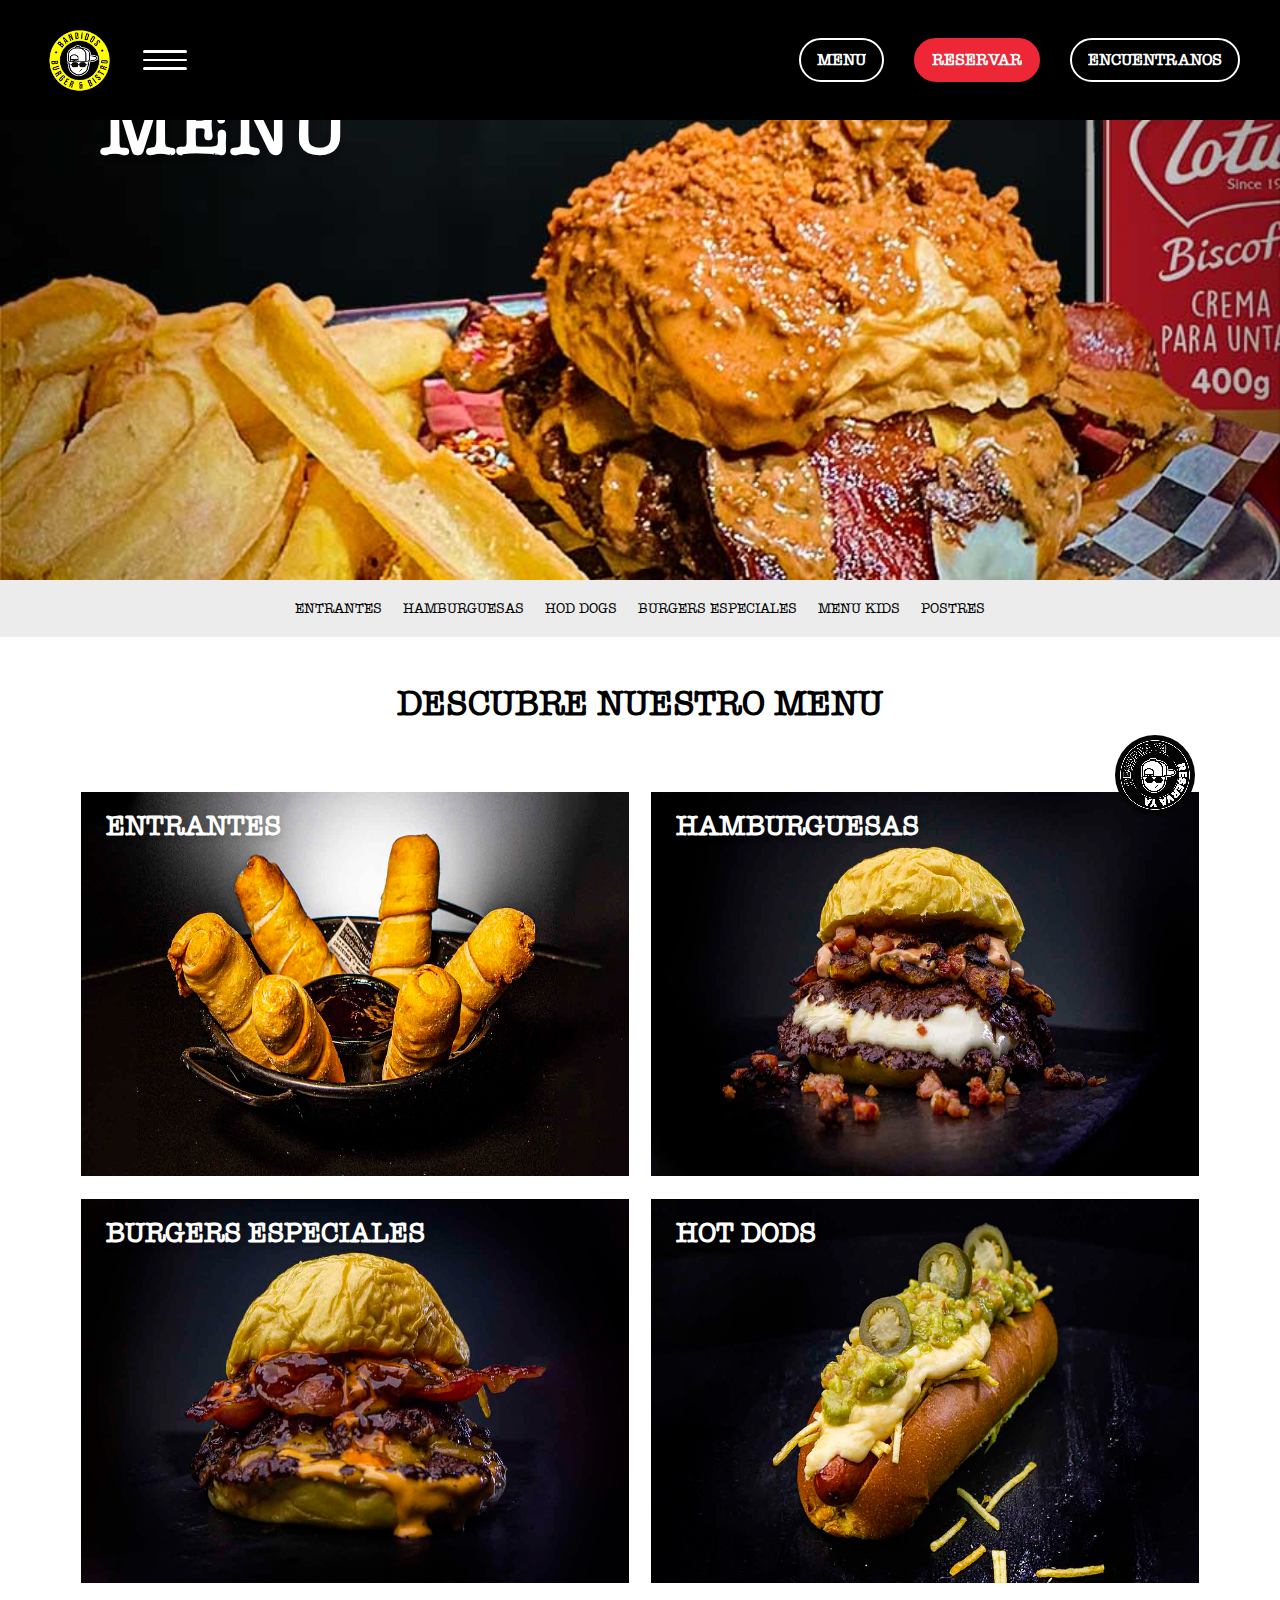
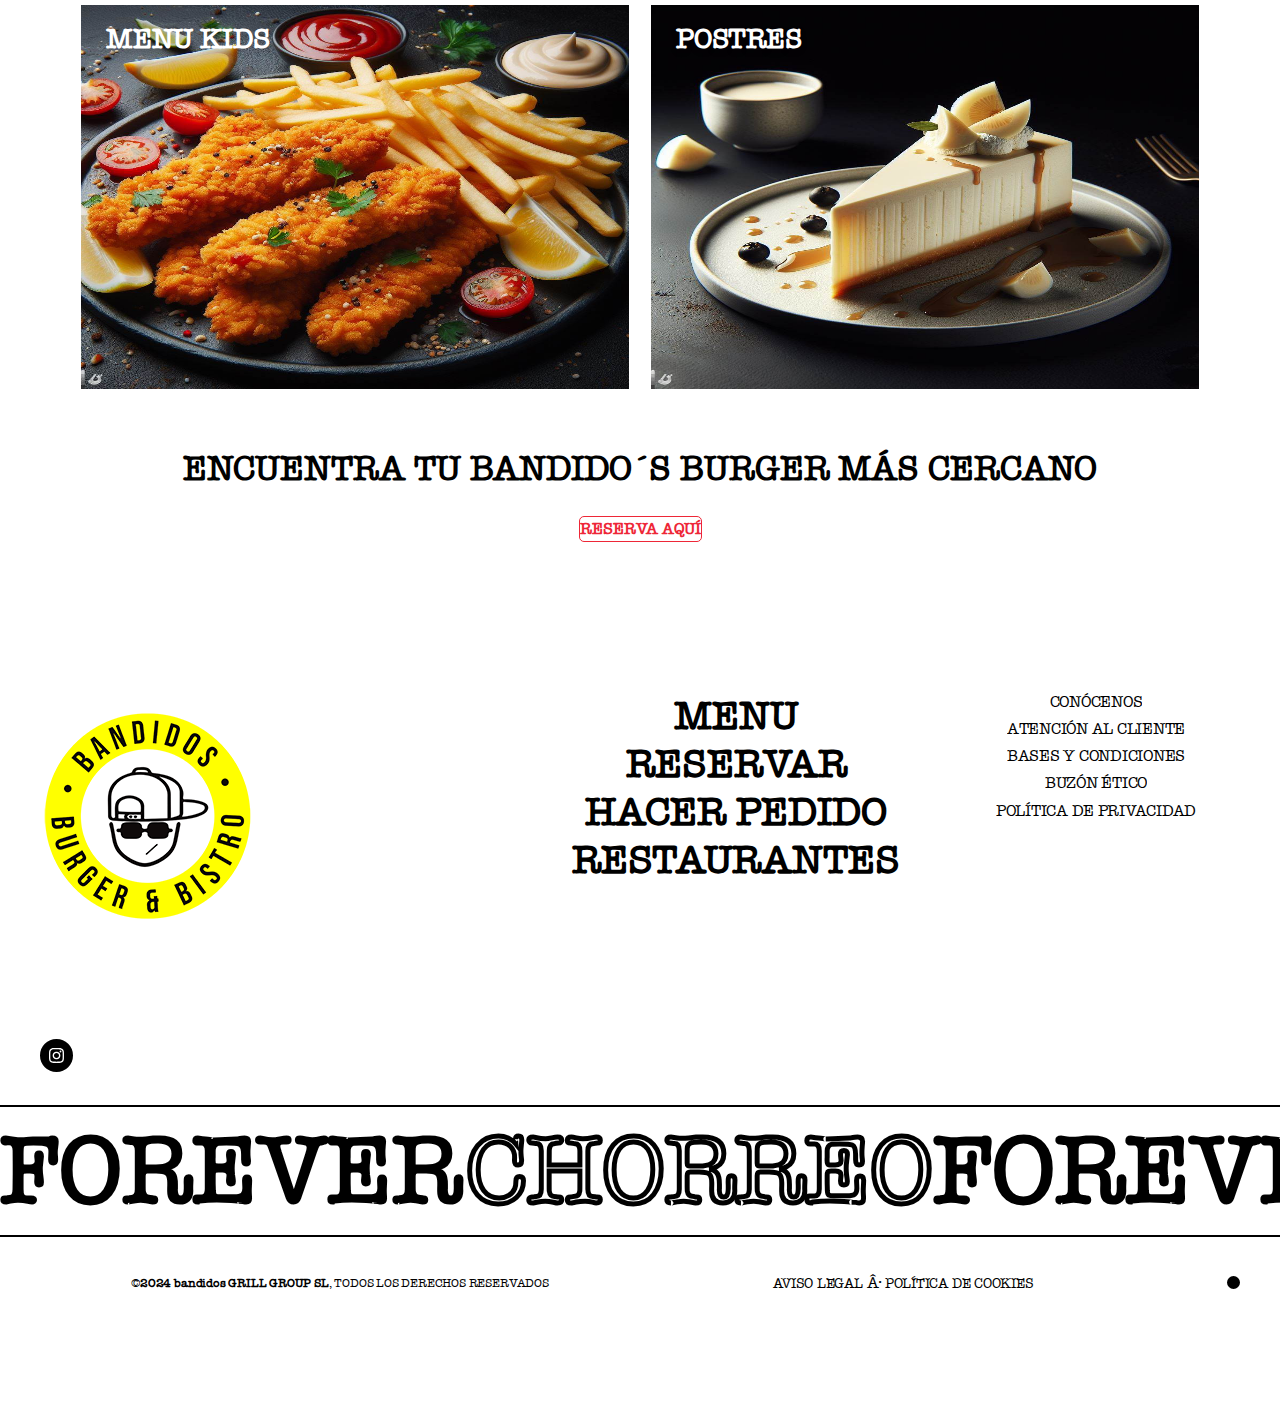
==== carta.html @ 39c79dd8 "correciones cliente pedidos 8/5/2024" ====
<html lang="es-ES" style="--vh: 6.54px;">

<head>
  <style>
    .pac-container {
      background-color: #fff;
      position: absolute !important;
      z-index: 1000;
      border-radius: 2px;
      border-top: 1px solid #d9d9d9;
      font-family: Arial, sans-serif;
      -webkit-box-shadow: 0 2px 6px rgba(0, 0, 0, .3);
      box-shadow: 0 2px 6px rgba(0, 0, 0, .3);
      -webkit-box-sizing: border-box;
      box-sizing: border-box;
      overflow: hidden
    }

    .pac-logo:after {
      content: "";
      padding: 1px 1px 1px 0;
      height: 18px;
      -webkit-box-sizing: border-box;
      box-sizing: border-box;
      text-align: right;
      display: block;
      background-image: url(https://maps.gstatic.com/mapfiles/api-3/images/powered-by-google-on-white3.png);
      background-position: right;
      background-repeat: no-repeat;
      -webkit-background-size: 120px 14px;
      background-size: 120px 14px
    }

    .hdpi.pac-logo:after {
      background-image: url(https://maps.gstatic.com/mapfiles/api-3/images/powered-by-google-on-white3_hdpi.png)
    }

    .pac-item {
      cursor: default;
      padding: 0 4px;
      text-overflow: ellipsis;
      overflow: hidden;
      white-space: nowrap;
      line-height: 30px;
      text-align: left;
      border-top: 1px solid #e6e6e6;
      font-size: 11px;
      color: #515151
    }

    .pac-item:hover {
      background-color: #fafafa
    }

    .pac-item-selected,
    .pac-item-selected:hover {
      background-color: #ebf2fe
    }

    .pac-matched {
      font-weight: 700
    }

    .pac-item-query {
      font-size: 13px;
      padding-right: 3px;
      color: #000
    }

    .pac-icon {
      width: 15px;
      height: 20px;
      margin-right: 7px;
      margin-top: 6px;
      display: inline-block;
      vertical-align: top;
      background-image: url(https://maps.gstatic.com/mapfiles/api-3/images/autocomplete-icons.png);
      -webkit-background-size: 34px 34px;
      background-size: 34px
    }

    .hdpi .pac-icon {
      background-image: url(https://maps.gstatic.com/mapfiles/api-3/images/autocomplete-icons_hdpi.png)
    }

    .pac-icon-search {
      background-position: -1px -1px
    }

    .pac-item-selected .pac-icon-search {
      background-position: -18px -1px
    }

    .pac-icon-marker {
      background-position: -1px -161px
    }

    .pac-item-selected .pac-icon-marker {
      background-position: -18px -161px
    }

    .pac-placeholder {
      color: gray
    }
  </style>
  <meta charset="UTF-8">
  <meta http-equiv="Content-type" content="text/html; charset=UTF-8">
  <meta name="viewport" content="width=device-width, initial-scale=1.0, maximum-scale=1.0, user-scalable=no">
  <title>Menu Bandido`s Burger</title>
  <link rel="apple-touch-icon" sizes="180x180" href="assets/apple-touch-icon.png">
  <link rel="icon" type="image/png" sizes="32x32" href="assets/favicon-32x32.png">
  <link rel="icon" type="image/png" sizes="16x16" href="favicon.ico">
  <link rel="manifest" href="assets/site.webmanifest">
  <meta name="msapplication-TileColor" content="#da532c">
  <meta name="msapplication-config" content="/wp-content/themes/bandidos2020/img/browserconfig.xml">
  <meta name="theme-color" content="#ffffff">
  <link rel="pingback" href="https://bandidosburger.es/es/xmlrpc.php">
  <title>Menu Bandido`s Burger</title>
  <meta name="description"
    content="Descubre el Menu de hamburguesas gourmet, entrantes y postres de bandidos. Cada restaurante bandidos tiene una hamburguesa especial, descúbrelas aquí.">
  <link rel="canonical" href="https://bandidosburger.es/carta/">
  <meta property="og:locale" content="es_ES">
  <meta property="og:type" content="article">
  <meta property="og:title" content="Menu Bandido`s Burger">
  <meta property="og:description"
    content="Descubre el Menu de hamburguesas gourmet, entrantes y postres de bandidos. Cada restaurante bandidos tiene una hamburguesa especial, descúbrelas aquí.">
  <meta property="og:url" content="https://bandidosburger.es/carta/">
  <meta property="og:site_name" content="bandidos">
  <meta property="article:publisher" content="https://www.facebook.com/bandidos">
  <meta property="article:modified_time" content="2023-04-19T12:40:16+00:00">
  <meta property="og:image" content="assets/">
  <meta property="og:image:width" content="1800">
  <meta property="og:image:height" content="1201">
  <meta property="og:image:type" content="image/jpeg">
  <meta name="twitter:card" content="summary_large_image">
  <meta name="twitter:site" content="@Bandidos">
  <link rel="dns-prefetch" href="https://bandidosburger.es/">
  <link rel="dns-prefetch" href="//js.maxmind.com">
  <link rel="alternate" type="application/rss+xml" title="bandidos » Feed" href="https://bandidosburger.es/es/feed/">
  <link rel="alternate" type="application/rss+xml" title="bandidos » Feed de los comentarios"
    href="https://bandidosburger.es/es/comments/feed/">
  <style id="classic-theme-styles-inline-css">
    .wp-block-button__link {
      color: #fff;
      background-color: #32373c;
      border-radius: 9999px;
      box-shadow: none;
      text-decoration: none;
      padding: calc(.667em + 2px) calc(1.333em + 2px);
      font-size: 1.125em
    }

    .wp-block-file__button {
      background: #32373c;
      color: #fff;
      text-decoration: none
    }
  </style>
  <link rel="stylesheet" type="text/css" href="css/cartabandidos.css" media="all">
  <style id="wp-custom-css">
    #deliveryUnavailable {
      padding: 60px 0;
      text-align: center;
    }

    .modal_emergencia {
      position: fixed;
    }

    #CybotCookiebotDialog {
      background-color: black !important;
    }

    #CybotCookiebotDialog * {
      font-family: "Nunito Sans", Arial, sans-serif !important;
    }

    #CybotCookiebotDialogBody {
      max-width: 100% !important;
    }

    #CybotCookiebotDialogBodyButtons a {
      line-height: 2em !important;
      padding: 5px 5px 3px !important;
      border-radius: 4px !important;
    }

    #CybotCookiebotDialogBodyButtonAccept,
    a#CybotCookiebotDialogBodyLevelButtonLevelOptinAllowallSelection,
    a#CybotCookiebotDialogBodyLevelButtonLevelOptinAllowAll {
      background-color: #EE2737 !important;
      border-color: #EE2737 !important;
    }

    #CybotCookiebotDialogPoweredbyLink {
      display: none !important;
    }

    #CybotCookiebotDialogBodyContentTitle,
    #CybotCookiebotDialogBodyContentText p,
    #CybotCookiebotDialog a {
      color: white !important;
    }

    #CybotCookiebotDialogDetail {
      background-color: black !important;
      padding: 20px !important;
    }

    #CybotCookiebotDialogDetailBodyContentTabs a,
    #CybotCookiebotDialogDetailBodyContent a {
      color: white !important;
    }

    .wpcf7-form {
      width: 500px;
      max-width: 100%;
      margin: auto;
    }

    .wpcf7-form label {
      font-size: 14px;
      font-weight: bold;
    }

    .wpcf7-form-control-wrap input,
    .wpcf7-form-control-wrap textarea {
      background: #f2f2f2;
      border: 0;
      outline: none;
      font-size: 16px;
      padding: 0.5em 1em;
    }

    .wpcf7-submit {
      text-align: center;
      margin: 0 0 50px;
    }

    .wpcf7-legal {
      font-size: 14px;
      margin: 0 0 50px;
    }

    .swiper-container-horizontal>.swiper-pagination-bullets,
    .swiper-pagination-custom,
    .swiper-pagination-fraction {
      bottom: 5px;
      left: auto;
      right: 10px;
      width: 20px;
    }

    .swiper-container-horizontal>.swiper-pagination-bullets .swiper-pagination-bullet {
      margin-bottom: 10px;
    }

    .page__footer {
      padding-bottom: 80px;
    }

    #bandidos_footer {
      padding-bottom: 6rem;
    }
  </style>
 
  <style type="text/css" id="CookieConsentStateDisplayStyles">
    .cookieconsent-optin,
    .cookieconsent-optin-preferences,
    .cookieconsent-optin-statistics,
    .cookieconsent-optin-marketing {
      display: block;
      display: initial;
    }

    .cookieconsent-optout-preferences,
    .cookieconsent-optout-statistics,
    .cookieconsent-optout-marketing,
    .cookieconsent-optout {
      display: none;
    }
  </style>
  <style type="text/css">
    BODY.modal-open {
      overflow: hidden;
    }

    .wp-modal {
      z-index: 10000;
      position: fixed;
      top: 0;
      bottom: 0;
      left: 0;
      right: 0;
      background-color: rgba(0, 0, 0, 0.75);
      overflow: auto;
    }

    .wp-modal>.wp-modal-wrapper-outer {
      display: flex;
      height: 100%;
    }

    .wp-modal>.wp-modal-wrapper-outer>.wp-modal-wrapper-inner {
      margin: auto;
      max-height: 100%;
      display: flex;
      flex-direction: column;
    }

    .wp-modal>.wp-modal-wrapper-outer>.wp-modal-wrapper-inner>.wp-modal-block {
      display: flex;
      flex-direction: column;
      max-width: 30em;
      max-height: 50em;
      border: 1px solid #E0E0E0;
      border-radius: 2px;
      box-shadow: 0 0.2em 2em black;
      background-color: #FFF;
      color: #333;
      margin: 1em;
    }

    .wp-modal-block>.wp-modal-title {
      border-bottom: 2px solid #10ACFF;
      color: #10ACFF;
      padding: 0.7em 0.6em;
      line-height: 1.2em;
      font-size: 125%;
      flex-shrink: 0;
      display: flex;
      flex-direction: row;
      align-items: center;
    }

    .wp-modal-title>.wp-modal-title-icon {
      background-size: 2em 2em;
      background-position: 50% 50%;
      background-repeat: no-repeat;
      width: 2em;
      height: 2em;
      flex-shrink: 0;
      flex-grow: 0;
      margin-right: 0.7em;
    }

    .wp-modal-title>.wp-modal-title-text {
      flex-grow: 1;
    }

    wp-modal-block>.wp-modal-content {
      overflow: auto;
    }

    .wp-modal-content>.wp-modal-text {
      padding: 0.7em 0.6em;
    }

    .wp-modal-block>.wp-modal-buttons {
      flex-shrink: 0;
      display: flex;
      flex-direction: row;
      border-top: 1px solid #E0E0E0;
    }

    .wp-modal-buttons>.wp-modal-button {
      flex: 1;
      border-right: 1px solid #E0E0E0;
      cursor: pointer;
      font-weight: normal;
      line-height: 1.2em;
      padding: 0.7em 0.6em;
      text-align: center;
      vertical-align: middle;
      white-space: nowrap;
    }

    .wp-modal-buttons>.wp-modal-button:hover {
      background-color: #f0f0f0;
    }

    .wp-modal-buttons>.wp-modal-button:last-child {
      border-right: 0;
    }

    .wp-popup {
      position: absolute;
      left: 0;
      top: 0;
      bottom: 0;
      right: 0;
      font-family: arial;
      text-align: center;
      padding-left: 10px;
      padding-right: 10px;
    }

    .wp-popup .wp-popup-content {
      display: flex;
      flex-flow: column;
      justify-content: center;
      align-items: center;
      height: 100%;
      margin: 0 auto;
      max-width: 350px;
      min-width: 231px;
    }

    .wp-popup .wp-popup-title {
      font: bold 18px arial;
      margin-bottom: 12px;
    }

    .wp-popup .wp-popup-message {
      font: 15px arial;
      color: #777;
      margin-bottom: 25px;
    }

    .wp-popup .wp-popup-example {
      background-color: #fff;
      height: 80px;
      box-shadow: 0 0 20px #888888;
      margin-bottom: 20px;
      flex-flow: row nowrap;
      display: flex;
      align-self: stretch;
    }

    .wp-popup .wp-popup-example .wp-popup-icon {
      flex-basis: 80px;
      width: 80px;
      height: 80px;
      flex-grow: 0;
      flex-shrink: 0;
      background-color: #efefef;
      background-size: contain;
      background-repeat: no-repeat;
      background-position: 50% 50%;
    }

    .wp-popup #logo.wp-popup-icon {
      background-size: contain;
      background-repeat: no-repeat;
      background-position: 50% 50%;
    }

    .wp-popup .wp-popup-example-text {
      text-align: left;
      flex: 1 auto;
      padding: 10px 17px 8px 17px;
      display: flex;
      flex-flow: column nowrap;
    }

    .wp-popup .wp-popup-example-text>div {
      flex: 0 auto;
    }

    .wp-popup .wp-popup-example-text .wp-popup-example-title {
      font: 13px arial;
      color: #3c3c3c;
      margin-bottom: 5px;
    }

    .wp-popup .wp-popup-example-text .wp-popup-example-message {
      flex-grow: 1;
      font: 12px arial;
      color: #3c3c3c;
    }

    .wp-popup .wp-popup-example-text .wp-popup-example-url {
      font: 10px arial;
      color: #9d9d9d;
    }

    .wp-popup .wp-popup-disclaimer {
      font: 10px arial;
      font-style: italic;
      color: #b0b0b0;
    }

    .wp-popup .wp-popup-buttons {
      padding: 20px;
    }

    .wp-popup .wp-popup-buttons .wp-popup-negative-button {
      border: none;
      background: none;
      color: #777;
      text-decoration: underline;
      padding: 15px;
      font-size: 12px;
      cursor: pointer;
    }

    .wp-popup .wp-popup-buttons .wp-popup-positive-button {
      border: none;
      background: #1a73e8;
      color: white;
      font-weight: bold;
      text-decoration: none;
      border-radius: 5px;
      padding: 15px;
      cursor: pointer;
      font-size: 20px;
    }
  </style>
  <style type="text/css">
    .wp-switch {
      position: relative;
      display: inline-block;
      vertical-align: middle;
      width: auto;
      height: auto;
      padding: .2em;
      border-radius: 1.25em;
      box-shadow: inset 0 -1px rgba(0, 0, 0, .05), inset 0 1px 1px rgba(0, 0, 0, .05);
      cursor: pointer;
      background-image: linear-gradient(to bottom, rgba(0, 0, 0, .2), rgba(255, 255, 255, .3) 1.5em)
    }

    .wp-switch-input {
      display: none
    }

    .wp-switch-label {
      position: relative;
      display: block;
      height: 2em;
      font-size: 60%;
      text-transform: uppercase;
      background: #eceeef;
      border-radius: inherit;
      box-shadow: inset 0 1px 2px rgba(0, 0, 0, .12), inset 0 0 2px rgba(0, 0, 0, .15);
      transition: .15s ease-out;
      transition-property: opacity;
    }

    .wp-switch-label:after,
    .wp-switch-label:before {
      line-height: 0;
      clear: both;
      transition: inherit;
      white-space: nowrap;
      display: inline-block
    }

    .wp-switch-label:before {
      content: attr(data-off);
      right: 1em;
      color: #aaa;
      text-shadow: 0 1px rgba(255, 255, 255, .5);
      float: right;
      margin-top: 1em;
      margin-right: 1em;
      margin-left: 2.5em
    }

    .wp-switch-label:after {
      content: attr(data-on);
      left: 1em;
      color: #fff;
      text-shadow: 0 1px rgba(0, 0, 0, .2);
      opacity: 0;
      float: left;
      margin-top: 0;
      margin-left: 1em;
      margin-right: 2.5em
    }

    .wp-switch-input:checked~.wp-switch-label {
      background: #47a8d8;
      box-shadow: inset 0 1px 2px rgba(0, 0, 0, .15), inset 0 0 3px rgba(0, 0, 0, .2)
    }

    .wp-switch-input:checked~.wp-switch-label:before {
      opacity: 0
    }

    .wp-switch-input:checked~.wp-switch-label:after {
      opacity: 1
    }

    .wp-switch-handle {
      position: absolute;
      top: .24em;
      left: .24em;
      width: 1.125em;
      height: 1.125em;
      background: #fff;
      border-radius: 100%;
      box-shadow: 1px 1px 5px rgba(0, 0, 0, .2);
      background-image: linear-gradient(to bottom, #fff 40%, #f0f0f0);
      transition: .15s ease-out;
      transition-property: left, margin-left
    }

    .wp-switch-handle:before {
      content: '';
      position: absolute;
      top: 0;
      left: 0;
      margin: .1875em 0 0 .1875em;
      width: .75em;
      height: .75em;
      background: #f9f9f9;
      border-radius: 100%;
      box-shadow: inset 0 1px rgba(0, 0, 0, .02);
      background-image: linear-gradient(to bottom, #eee, #fff)
    }

    .wp-switch-input:checked~.wp-switch-handle {
      left: 100%;
      margin-left: -1.365em;
      box-shadow: -1px 1px 5px rgba(0, 0, 0, .2)
    }

    .wp-switch-input:disabled~.wp-switch-handle {
      background-image: linear-gradient(to bottom, silver 40%, grey)
    }

    .wp-switch-input:disabled~.wp-switch-handle:before {
      background: #b0b0b0
    }

    .wp-switch-input:disabled~.wp-switch-label {
      background: silver
    }

    .wp-switch-input:disabled~.wp-switch-label:before {
      color: #eee
    }

    .wp-switch-off-gray>.wp-switch-label {
      background: #eceeef
    }

    .wp-switch-off-gray>.wp-switch-label:before {
      color: #aaa;
      text-shadow: 0 1px rgba(255, 255, 255, .5)
    }

    .wp-switch-off-grey>.wp-switch-label {
      background: #eceeef
    }

    .wp-switch-off-grey>.wp-switch-label:before {
      color: #aaa;
      text-shadow: 0 1px rgba(255, 255, 255, .5)
    }

    .wp-switch-off-red>.wp-switch-label {
      background: #ed2121
    }

    .wp-switch-off-red>.wp-switch-label:before {
      color: #fff;
      text-shadow: 0 1px rgba(0, 0, 0, .2)
    }

    .wp-switch-on-green>.wp-switch-input:checked~.wp-switch-label {
      background: #4fb845;
      text-shadow: 0 1px rgba(0, 0, 0, .2)
    }

    .wp-switch-on-blue>.wp-switch-input:checked~.wp-switch-label {
      background: #47a8d8;
      text-shadow: 0 1px rgba(0, 0, 0, .2)
    }
  </style>
  <style type="text/css">
    .wp-tag-switch {
      position: relative;
      display: inline-block;
      vertical-align: middle;
      width: auto;
      height: auto;
      padding: .2em;
      border-radius: 1.25em;
      box-shadow: inset 0 -1px rgba(0, 0, 0, .05), inset 0 1px 1px rgba(0, 0, 0, .05);
      cursor: pointer;
      background-image: linear-gradient(to bottom, rgba(0, 0, 0, .2), rgba(255, 255, 255, .3) 1.5em)
    }

    .wp-tag-switch-input {
      display: none !important
    }

    .wp-tag-switch-label {
      position: relative;
      display: block;
      height: 2em;
      font-size: 60%;
      text-transform: uppercase;
      background: #eceeef;
      border-radius: inherit;
      box-shadow: inset 0 1px 2px rgba(0, 0, 0, .12), inset 0 0 2px rgba(0, 0, 0, .15);
      transition: .15s ease-out;
      transition-property: opacity
    }

    .wp-tag-switch-label:after,
    .wp-tag-switch-label:before {
      line-height: 0;
      clear: both;
      transition: inherit;
      white-space: nowrap;
      display: inline-block
    }

    .wp-tag-switch-label:before {
      content: attr(data-off);
      right: 1em;
      color: #aaa;
      text-shadow: 0 1px rgba(255, 255, 255, .5);
      float: right;
      margin-top: 1em;
      margin-right: 1em;
      margin-left: 2.5em
    }

    .wp-tag-switch-label:after {
      content: attr(data-on);
      left: 1em;
      color: #fff;
      text-shadow: 0 1px rgba(0, 0, 0, .2);
      opacity: 0;
      float: left;
      margin-top: 0;
      margin-left: 1em;
      margin-right: 2.5em
    }

    .wp-tag-switch-input:checked~.wp-tag-switch-label {
      background: #47a8d8;
      box-shadow: inset 0 1px 2px rgba(0, 0, 0, .15), inset 0 0 3px rgba(0, 0, 0, .2)
    }

    .wp-tag-switch-input:checked~.wp-tag-switch-label:before {
      opacity: 0
    }

    .wp-tag-switch-input:checked~.wp-tag-switch-label:after {
      opacity: 1
    }

    .wp-tag-switch-handle {
      position: absolute;
      top: .24em;
      left: .24em;
      width: 1.125em;
      height: 1.125em;
      background: #fff;
      border-radius: 100%;
      box-shadow: 1px 1px 5px rgba(0, 0, 0, .2);
      background-image: linear-gradient(to bottom, #fff 40%, #f0f0f0);
      transition: .15s ease-out;
      transition-property: left, margin-left
    }

    .wp-tag-switch-handle:before {
      content: '';
      position: absolute;
      top: 0;
      left: 0;
      margin: .1875em 0 0 .1875em;
      width: .75em;
      height: .75em;
      background: #f9f9f9;
      border-radius: 100%;
      box-shadow: inset 0 1px rgba(0, 0, 0, .02);
      background-image: linear-gradient(to bottom, #eee, #fff)
    }

    .wp-tag-switch-input:checked~.wp-tag-switch-handle {
      left: 100%;
      margin-left: -1.365em;
      box-shadow: -1px 1px 5px rgba(0, 0, 0, .2)
    }

    .wp-tag-switch-input:disabled~.wp-tag-switch-handle {
      background-image: linear-gradient(to bottom, silver 40%, grey)
    }

    .wp-tag-switch-input:disabled~.wp-tag-switch-handle:before {
      background: #b0b0b0
    }

    .wp-tag-switch-input:disabled~.wp-tag-switch-label {
      background: silver
    }

    .wp-tag-switch-input:disabled~.wp-tag-switch-label:before {
      color: #eee
    }

    .wp-tag-switch-off-gray>.wp-tag-switch-label {
      background: #eceeef
    }

    .wp-tag-switch-off-gray>.wp-tag-switch-label:before {
      color: #aaa;
      text-shadow: 0 1px rgba(255, 255, 255, .5)
    }

    .wp-tag-switch-off-grey>.wp-tag-switch-label {
      background: #eceeef
    }

    .wp-tag-switch-off-grey>.wp-tag-switch-label:before {
      color: #aaa;
      text-shadow: 0 1px rgba(255, 255, 255, .5)
    }

    .wp-tag-switch-off-red>.wp-tag-switch-label {
      background: #ed2121
    }

    .wp-tag-switch-off-red>.wp-tag-switch-label:before {
      color: #fff;
      text-shadow: 0 1px rgba(0, 0, 0, .2)
    }

    .wp-tag-switch-on-green>.wp-tag-switch-input:checked~.wp-tag-switch-label {
      background: #4fb845;
      text-shadow: 0 1px rgba(0, 0, 0, .2)
    }

    .wp-tag-switch-on-blue>.wp-tag-switch-input:checked~.wp-tag-switch-label {
      background: #47a8d8;
      text-shadow: 0 1px rgba(0, 0, 0, .2)
    }


    #divcustumfld {
        transition: .5s linear;
    }
    #divcustumfld.hide {
        transform:translatey(-100%)
    }
  </style>
  <meta http-equiv="origin-trial"
    content="AymqwRC7u88Y4JPvfIF2F37QKylC04248hLCdJAsh8xgOfe/dVJPV3XS3wLFca1ZMVOtnBfVjaCMTVudWM//5g4AAAB7eyJvcmlnaW4iOiJodHRwczovL3d3dy5nb29nbGV0YWdtYW5hZ2VyLmNvbTo0NDMiLCJmZWF0dXJlIjoiUHJpdmFjeVNhbmRib3hBZHNBUElzIiwiZXhwaXJ5IjoxNjk1MTY3OTk5LCJpc1RoaXJkUGFydHkiOnRydWV9">
</head>

<body
  class="page-template page-template-templates page-template-template-menu page-template-templatestemplate-menu-php page page-id-5 home st elementor-template-full-width no-sidebar elementor-default elementor-kit-40817 elementor-page elementor-page-5 elementor-page-44009"
  data-section="section--black">
  <div id="container">
    <div id="header" class="header" style="opacity: 1;">
      <div class="container-logo">
        <div class="container-logo__mobile">
          
          <a href="index.html">
            <img src="./assets/logoNegro.jpg" class="logoMobile" alt="">
            
          
        </div>
        <div class="container-logo__tablet">
          <a href="index.html">
            <img src="./assets/logoInicio.png" class="logo" alt="">
          </a>
          <div class="menu__navtrigger">
            <div id="menu-navtrigger-desktop" class="ham left-side">
              <div class="ham--line"></div>
              <div class="ham--line"></div>
              <div class="ham--line"></div>
            </div>
          </div>
        </div>
      </div>
      <div class="container-logo__mobile">
        
           <div class="DivbotonRerseva"> 
            <img src="./assets/lololo.svg" class="logoMobile2" alt=""></a>

          </div> 
          <div class="menu__navtrigger">
            <div id="menu-navtrigger-mobile" class="ham left-side">
              <div class="ham--line"></div>
              <div class="ham--line"></div>
              <div class="ham--line"></div>
            </div>
          </div>
      </div>
      <div class="header__config">
        
        <a href="carta.html" class="header__config--order">
          <div class="mask"> <span class="text-top">Menu</span> <span class="text-bottom">Menu</span>
          </div>
        </a>
        <a href="reservas.html" class="header__config--booking">
          <div class="mask"> <span class="text-top">Reservar</span> <span class="text-bottom">Reservar</span></div>
        </a>
        
        <a href="https://goo.gl/maps/VzhujTr8HMW5iUYT7" target="_blank" class="header__config--order">
          <div class="mask"> 
            <span class="text-top">Encuentranos</span> 
            <span class="text-bottom">Encuentranos</span></div>
        </a>
      </div>
    </div>
    <div id="sticky-header" class="header header-sticky" style="opacity: 0;">
      <div class="container-logo">
        <div class="container-logo__mobile container-logo-sticky">
          <div class="menu__navtrigger">
            <div id="menu-navtrigger-sticky" class="ham">
              <div class="ham--line"></div>
              <div class="ham--line"></div>
              <div class="ham--line"></div>
            </div>
          </div><a href="index.html">
            <img src="./assets/logoInicio.png" class="logo" alt="">

          </a>
        </div>
      </div>
      <div class="header__config">
        <a href="reservas.html" class="header__config--order">
          <div class="mask"> <span class="text-top">Hacer pedido</span> <span class="text-bottom">Hacer pedido</span>
          </div>
        </a>
        <a href="reservas.html" class="header__config--booking">
          <div class="mask"> <span class="text-top">Reservar</span> <span class="text-bottom">Reservar</span></div>
        </a>
        <a href="https://goo.gl/maps/VzhujTr8HMW5iUYT7" target="_blank" class="header__config--order">
          <div class="mask"> 
            <span class="text-top">Encuentranos</span> 
            <span class="text-bottom">Encuentranos</span></div>
        </a>
      </div>
    </div>
    

    <div id="dropdown-menu" class="dropdown-menu hidden-dropdown">
      <div id="header-dropdown" class="header-dropdown">
        <div class="menu-button" id="header-dropdown-close">
          <div id="line1" class="line"></div>
          <div id="line2" class="line"></div>
        </div>
        
      </div>
      <div class="options">
        
        <div class="section" id="primary-menu">
          <ul id="menu-header-2023-header-rojo-1-espanol" class="options__main nav-header-primary">
            <li><a
                class="current menu-item menu-item-type-post_type menu-item menu-item-type-post_type menu-item-object-page current-menu-item page_item page-item-5 current_page_item item-post-id-5"
                href="carta.html"><span class="options__main--title">Menu</span></a></li>
            <li><a
                class="menu-item menu-item-type-post_type menu-item menu-item-type-custom menu-item-object-custom item-post-id-48625"
                href="reservas.html"><span class="options__main--title">Hacer
                  pedido</span></a></li>
            <li><a
                class="menu-item menu-item-type-post_type menu-item menu-item-type-post_type menu-item-object-page item-post-id-5862"
                href="https://goo.gl/maps/VzhujTr8HMW5iUYT7"><span
                  class="options__main--title">Restaurantes</span></a></li>
          </ul>
          <div class="section__body">
            <div class="options__footer">
              <ul id="menu-header-2023-header-rojo-2" class="options__footer--1 nav-header-secondary">
                <li><a
                    class="text-container menu-item menu-item-type-post_type menu-item menu-item-type-custom menu-item-object-custom item-post-id-54860"
                    href="index.html"><span
                      class="hover-text">Friends with Benefits</span></a></li>
                
              </ul>
            </div>
            <div class="header__footer">
              <div class="social-media-container" id="social-network-container"> 
                <a href="https://www.instagram.com/bandidosburger.es" class="social__link"> <svg
                    class="icon--filled" viewBox="0 0 24 24">
                    <path class="icon--filled__glyph"
                      d="M12.0005 0C8.7387 0 8.3322 0.01575 7.0557 0.06975C5.77395 0.13275 4.90695 0.3315 4.14195 0.6285C3.3413 0.930765 2.6162 1.40401 2.0172 2.01525C1.40426 2.61285 0.930751 3.33835 0.630453 4.14C0.333453 4.905 0.134703 5.772 0.0717031 7.05375C0.0139531 8.331 0.00195312 8.73675 0.00195312 11.9985C0.00195312 15.2603 0.0177031 15.6667 0.0717031 16.9432C0.134703 18.2213 0.333453 19.092 0.630453 19.857C0.932718 20.6577 1.40596 21.3828 2.0172 21.9818C2.6148 22.5947 3.3403 23.0682 4.14195 23.3685C4.90695 23.6618 5.7777 23.8643 7.0557 23.9272C8.33295 23.985 8.7387 23.997 12.0005 23.997C15.2622 23.997 15.6687 23.9813 16.9452 23.9272C18.2232 23.8643 19.094 23.661 19.859 23.3685C20.6596 23.0662 21.3847 22.593 21.9837 21.9818C22.5974 21.3848 23.0711 20.6591 23.3705 19.857C23.6637 19.092 23.8662 18.2213 23.9292 16.9432C23.987 15.666 23.999 15.2603 23.999 11.9985C23.999 8.73675 23.9832 8.33025 23.9292 7.05375C23.8662 5.77575 23.663 4.9005 23.3705 4.14C23.0682 3.33935 22.5949 2.61425 21.9837 2.01525C21.3868 1.40152 20.6611 0.927885 19.859 0.6285C19.094 0.3315 18.2232 0.13275 16.9452 0.06975C15.668 0.012 15.2622 0 12.0005 0ZM12.0005 2.16C15.2037 2.16 15.5862 2.17575 16.8522 2.22975C18.02 2.2845 18.656 2.4795 19.0782 2.6445C19.6002 2.83719 20.0727 3.14389 20.4612 3.54225C20.8589 3.92912 21.1644 4.40051 21.3552 4.9215C21.5202 5.34375 21.7152 5.97975 21.77 7.1475C21.8239 8.4135 21.8397 8.79675 21.8397 11.9992C21.8397 15.2017 21.824 15.585 21.7655 16.851C21.7025 18.0188 21.5075 18.6548 21.3432 19.077C21.116 19.6403 20.8624 20.034 20.444 20.46C20.0541 20.8559 19.582 21.1611 19.061 21.354C18.644 21.519 17.999 21.714 16.8267 21.7687C15.554 21.8228 15.179 21.8385 11.9675 21.8385C8.75595 21.8385 8.3817 21.8228 7.10745 21.7642C5.9397 21.7013 5.29545 21.5063 4.8732 21.342C4.3032 21.1147 3.91245 20.8612 3.49395 20.4427C3.0717 20.0205 2.8032 19.6185 2.5962 19.0597C2.4282 18.6427 2.2362 17.9977 2.17395 16.8255C2.1312 15.5677 2.11095 15.1778 2.11095 11.9813C2.11095 8.78625 2.1312 8.3955 2.17395 7.122C2.2362 5.94975 2.4282 5.30625 2.5962 4.88775C2.8032 4.317 3.07245 3.927 3.49395 3.50475C3.9117 3.087 4.3032 2.817 4.8732 2.6055C5.29545 2.44125 5.92395 2.24625 7.0962 2.18775C8.36895 2.142 8.74395 2.1255 11.951 2.1255L12.0005 2.16ZM12.0005 5.84025C11.1915 5.83995 10.3903 5.99908 9.64287 6.30853C8.8954 6.61798 8.21624 7.0717 7.64419 7.64374C7.07215 8.21578 6.61843 8.89495 6.30898 9.64242C5.99953 10.3899 5.84041 11.191 5.8407 12C5.84041 12.809 5.99953 13.6101 6.30898 14.3576C6.61843 15.1051 7.07215 15.7842 7.64419 16.3563C8.21624 16.9283 8.8954 17.382 9.64287 17.6915C10.3903 18.0009 11.1915 18.16 12.0005 18.1597C12.8094 18.16 13.6106 18.0009 14.358 17.6915C15.1055 17.382 15.7847 16.9283 16.3567 16.3563C16.9288 15.7842 17.3825 15.1051 17.6919 14.3576C18.0014 13.6101 18.1605 12.809 18.1602 12C18.1605 11.191 18.0014 10.3899 17.6919 9.64242C17.3825 8.89495 16.9288 8.21578 16.3567 7.64374C15.7847 7.0717 15.1055 6.61798 14.358 6.30853C13.6106 5.99908 12.8094 5.83995 12.0005 5.84025ZM12.0005 15.9998C9.78945 15.9998 8.0007 14.211 8.0007 12C8.0007 9.789 9.78945 8.00025 12.0005 8.00025C14.2115 8.00025 16.0002 9.789 16.0002 12C16.0002 14.211 14.2115 15.9998 12.0005 15.9998ZM19.8485 5.59425C19.8481 5.9765 19.6959 6.34296 19.4255 6.6131C19.1551 6.88326 18.7885 7.035 18.4062 7.035C18.2172 7.035 18.03 6.99777 17.8554 6.92544C17.6808 6.85311 17.5221 6.7471 17.3885 6.61345C17.2549 6.47981 17.1488 6.32115 17.0765 6.14653C17.0042 5.97191 16.967 5.78475 16.967 5.59575C16.967 5.40674 17.0042 5.21959 17.0765 5.04497C17.1488 4.87036 17.2549 4.71169 17.3885 4.57805C17.5221 4.4444 17.6808 4.33839 17.8554 4.26606C18.03 4.19373 18.2172 4.1565 18.4062 4.1565C19.199 4.1565 19.8485 4.8015 19.8485 5.59425Z">
                    </path>
                  </svg> 
                </a> 
                </div><a href="carta.html">
                <div class="wheel-container">
                  <div class=""> 
                    <div class="DivbotonRerseva2"> 
                      <video class="botonRerseva" playsinline="true" webkit-playsinline="true" x-webkit-airplay="true" preload="auto" autoplay="autoplay" loop="loop" muted="muted" poster="">
                          <source src="assets/reservas 2.mp4" type='video/mp4; codecs="hvc1"'>
                          <source src="assets/reservas 2.webm" type="video/webm">
                      </video>
                     
                    </div>
                  </div>
                  
                </div>
              </a>
            </div>
          </div>
        </div>
      </div>
  </div>
    <div class="top-picture">
      <div class="slide">
        <picture>
          <img src="assets/lotus.jpg" alt="">
        </picture>
        <div class="content">
          <div class="container">
            <h1 class="top-title">Menu</h1>
          </div>
        </div>
      </div>
    </div>
    <div class="menu-container">
      <ul class="secondary-menu">
        <li class="entrantes"> <a href="entrantes/">Entrantes</a> </li>
        <li class="hamburguesas"> <a href="hamburguesas/">Hamburguesas</a> </li>
        <li class="perrros"> <a href="smash-burgers/">Hod Dogs</a> </li>
        <li class="burgers-especiales"> <a href="burgers-especiales/">Burgers Especiales</a> </li>
        <li class="para-peques"> <a href="para-peques/">Menu Kids</a> </li>
        <li class="postres"> <a href="postres/">Postres</a> </li>
      </ul>
      <select class="select-dropdown" id="SelectMenuDown" style="width: 80vw;">
        <option value="" data-select2-id="3" selected disabled>Escoge una categoría </option>
        <option value="entrantes">Entrantes</option>
        <option value="hamburguesas">Hamburguesas</option>
        <option value="perrros">Hod Dogs</option>
        <option value="burgers-especiales">Burgers Especiales</option>
        <option value="para-peques">Menu Kids</option>
        <option value="postres">Postres</option>
      </select>
    </div>
    <div class="main-content" id="gridMainMenu">
      <section class="container">
        <h2>Descubre nuestro Menu</h2>
      </section>
      <div class="menu-grid container">
        <a class="category-link entrantes" id="entrantesId">
          <h2>Entrantes</h2>
          <div class="grid-item" style="background-image: url(assets/tequeños_queso.jpg);background-repeat: round;">
          </div>
        </a>
       
        <a class="category-link hamburguesas" href="smash-burgers/">
          <h2>Hamburguesas</h2>
          <div class="grid-item" style="background-image: url(assets/pablo_escobar.jpg);background-repeat: round;">
          </div>
        </a>
        <a class="category-link burgers-especiales" href="burgers-especiales/">
          <h2>Burgers Especiales</h2>
          <div class="grid-item" style="background-image: url(assets/al_capone.jpg);background-repeat: round;">
          </div>
        </a>
        <a class="category-link perrros" href="perros/">
          <h2>HOT DODS</h2>
          <div class="grid-item" style="background-image: url(assets/chapo_guzman.jpg);background-repeat: round;">
          </div>
        </a>
        <a class="category-link para-peques" href="para-peques/">
          <h2>Menu kids</h2>
          <div class="grid-item" style="background-image: url(assets/pequesBandidos.jpg);background-repeat: round;">
          </div>
        </a>

        <a class="category-link postres" href="postres/">
          <h2>Postres</h2>
          <div class="grid-item" style="background-image: url(assets/cheese_cakeIA.jpg);background-repeat: round;">
          </div>
        </a>
        

        <div class="booking-link">
          <h2>Encuentra tu Bandido´s Burger más cercano</h2> <a href="reservas.html" class="btn">Reserva aquí</a>
        </div>
      </div>
    </div>
    <div id="content" style="display: none;">
      <div id="inner-content" class="container">
        <h2 class="mainTitle">Entrantes</h2>
        <div class="burger-container" id="boxMenuDetails">
          
        </div>
        <div class="back-link">
          <h2>¿Aún no te has decidido?</h2>
          <a href="carta.html" class="btn volverBtnMenu">Volver al menu</a>
        </div>
      </div>
    </div>
    <footer id="bandidos_footer">
      <div class="footer-container--top">
        <div class="container-logo">
          <a href="index.html">
            <img src="./assets/logoInicio.png" class="logo" alt="">
          </a>
        </div>
        <ul id="menu-footer-2023-1" class="options-1 nav-footer-primary">
          <li><a
              class="current menu-item menu-item-type-post_type menu-item menu-item-type-post_type menu-item-object-page current-menu-item page_item page-item-5 current_page_item item-post-id-5"
              href="carta.html"><span class="options__main--title">Menu</span></a></li>
          <li><a
              class="menu-item menu-item-type-post_type menu-item menu-item-type-post_type menu-item-object-page item-post-id-7"
              href="reservas.html"><span class="options__main--title">Reservar</span></a></li>
          <li><a
              class="menu-item menu-item-type-post_type menu-item menu-item-type-custom menu-item-object-custom item-post-id-48358"
              href="reservas.html"><span class="options__main--title">Hacer pedido</span></a>
          </li>
          <li><a
              class="menu-item menu-item-type-post_type menu-item menu-item-type-post_type menu-item-object-page item-post-id-5862"
              href="https://goo.gl/maps/VzhujTr8HMW5iUYT7" target="_blank"><span
                class="options__main--title">Restaurantes</span></a></li>
        
        </ul>
        <ul id="menu-footer-2023-2" class="options-2 nav-footer-secondary">
          <li><a
              class="text-container menu-item menu-item-type-post_type menu-item menu-item-type-post_type menu-item-object-page item-post-id-2"
              href="https://bandidosburger.es/es/conocenos/"><span class="hover-text">Conócenos</span></a></li>
        
          <li><a
              class="text-container menu-item menu-item-type-post_type menu-item menu-item-type-post_type menu-item-object-page item-post-id-80"
              href="https://bandidosburger.es/es/contacto/"><span class="hover-text">Atención al cliente</span></a></li>
          <li><a
              class="text-container menu-item menu-item-type-post_type menu-item menu-item-type-custom menu-item-object-custom item-post-id-54986"
              href="https://bandidosburger.es/es/bases-condiciones/"><span class="hover-text">Bases y
                condiciones</span></a>
          </li>
          <li><a
              class="text-container menu-item menu-item-type-post_type menu-item menu-item-type-custom menu-item-object-custom item-post-id-55118"
              href="https://whistleblowersoftware.com/secure/CanaldeDenunciasbandidos"><span class="hover-text">Buzón
                ético</span></a></li>
          <li><a
              class="text-container menu-item menu-item-type-post_type menu-item menu-item-type-custom menu-item-object-custom item-post-id-55130"
              href="https://bandidosburger.es/es/politica_de_proteccion_de_datos/"><span class="hover-text">Política de
                privacidad</span></a></li>
        </ul>
      </div>
      <div class="social-media-container"> 
      
          </svg> </a> 
          <a href="https://www.instagram.com/bandidosburger.es" class="social__link"> <svg class="icon--filled"
            viewBox="0 0 24 24">
            <path class="icon--filled__glyph"
              d="M12.0005 0C8.7387 0 8.3322 0.01575 7.0557 0.06975C5.77395 0.13275 4.90695 0.3315 4.14195 0.6285C3.3413 0.930765 2.6162 1.40401 2.0172 2.01525C1.40426 2.61285 0.930751 3.33835 0.630453 4.14C0.333453 4.905 0.134703 5.772 0.0717031 7.05375C0.0139531 8.331 0.00195312 8.73675 0.00195312 11.9985C0.00195312 15.2603 0.0177031 15.6667 0.0717031 16.9432C0.134703 18.2213 0.333453 19.092 0.630453 19.857C0.932718 20.6577 1.40596 21.3828 2.0172 21.9818C2.6148 22.5947 3.3403 23.0682 4.14195 23.3685C4.90695 23.6618 5.7777 23.8643 7.0557 23.9272C8.33295 23.985 8.7387 23.997 12.0005 23.997C15.2622 23.997 15.6687 23.9813 16.9452 23.9272C18.2232 23.8643 19.094 23.661 19.859 23.3685C20.6596 23.0662 21.3847 22.593 21.9837 21.9818C22.5974 21.3848 23.0711 20.6591 23.3705 19.857C23.6637 19.092 23.8662 18.2213 23.9292 16.9432C23.987 15.666 23.999 15.2603 23.999 11.9985C23.999 8.73675 23.9832 8.33025 23.9292 7.05375C23.8662 5.77575 23.663 4.9005 23.3705 4.14C23.0682 3.33935 22.5949 2.61425 21.9837 2.01525C21.3868 1.40152 20.6611 0.927885 19.859 0.6285C19.094 0.3315 18.2232 0.13275 16.9452 0.06975C15.668 0.012 15.2622 0 12.0005 0ZM12.0005 2.16C15.2037 2.16 15.5862 2.17575 16.8522 2.22975C18.02 2.2845 18.656 2.4795 19.0782 2.6445C19.6002 2.83719 20.0727 3.14389 20.4612 3.54225C20.8589 3.92912 21.1644 4.40051 21.3552 4.9215C21.5202 5.34375 21.7152 5.97975 21.77 7.1475C21.8239 8.4135 21.8397 8.79675 21.8397 11.9992C21.8397 15.2017 21.824 15.585 21.7655 16.851C21.7025 18.0188 21.5075 18.6548 21.3432 19.077C21.116 19.6403 20.8624 20.034 20.444 20.46C20.0541 20.8559 19.582 21.1611 19.061 21.354C18.644 21.519 17.999 21.714 16.8267 21.7687C15.554 21.8228 15.179 21.8385 11.9675 21.8385C8.75595 21.8385 8.3817 21.8228 7.10745 21.7642C5.9397 21.7013 5.29545 21.5063 4.8732 21.342C4.3032 21.1147 3.91245 20.8612 3.49395 20.4427C3.0717 20.0205 2.8032 19.6185 2.5962 19.0597C2.4282 18.6427 2.2362 17.9977 2.17395 16.8255C2.1312 15.5677 2.11095 15.1778 2.11095 11.9813C2.11095 8.78625 2.1312 8.3955 2.17395 7.122C2.2362 5.94975 2.4282 5.30625 2.5962 4.88775C2.8032 4.317 3.07245 3.927 3.49395 3.50475C3.9117 3.087 4.3032 2.817 4.8732 2.6055C5.29545 2.44125 5.92395 2.24625 7.0962 2.18775C8.36895 2.142 8.74395 2.1255 11.951 2.1255L12.0005 2.16ZM12.0005 5.84025C11.1915 5.83995 10.3903 5.99908 9.64287 6.30853C8.8954 6.61798 8.21624 7.0717 7.64419 7.64374C7.07215 8.21578 6.61843 8.89495 6.30898 9.64242C5.99953 10.3899 5.84041 11.191 5.8407 12C5.84041 12.809 5.99953 13.6101 6.30898 14.3576C6.61843 15.1051 7.07215 15.7842 7.64419 16.3563C8.21624 16.9283 8.8954 17.382 9.64287 17.6915C10.3903 18.0009 11.1915 18.16 12.0005 18.1597C12.8094 18.16 13.6106 18.0009 14.358 17.6915C15.1055 17.382 15.7847 16.9283 16.3567 16.3563C16.9288 15.7842 17.3825 15.1051 17.6919 14.3576C18.0014 13.6101 18.1605 12.809 18.1602 12C18.1605 11.191 18.0014 10.3899 17.6919 9.64242C17.3825 8.89495 16.9288 8.21578 16.3567 7.64374C15.7847 7.0717 15.1055 6.61798 14.358 6.30853C13.6106 5.99908 12.8094 5.83995 12.0005 5.84025ZM12.0005 15.9998C9.78945 15.9998 8.0007 14.211 8.0007 12C8.0007 9.789 9.78945 8.00025 12.0005 8.00025C14.2115 8.00025 16.0002 9.789 16.0002 12C16.0002 14.211 14.2115 15.9998 12.0005 15.9998ZM19.8485 5.59425C19.8481 5.9765 19.6959 6.34296 19.4255 6.6131C19.1551 6.88326 18.7885 7.035 18.4062 7.035C18.2172 7.035 18.03 6.99777 17.8554 6.92544C17.6808 6.85311 17.5221 6.7471 17.3885 6.61345C17.2549 6.47981 17.1488 6.32115 17.0765 6.14653C17.0042 5.97191 16.967 5.78475 16.967 5.59575C16.967 5.40674 17.0042 5.21959 17.0765 5.04497C17.1488 4.87036 17.2549 4.71169 17.3885 4.57805C17.5221 4.4444 17.6808 4.33839 17.8554 4.26606C18.03 4.19373 18.2172 4.1565 18.4062 4.1565C19.199 4.1565 19.8485 4.8015 19.8485 5.59425Z">
            </path>
          </svg> 
        </a> 
        
      </div>
      <div id="footer__rail" class="rail__container black--rail rail--left active">
        <div class="track__container">
          <div class="track"> <span class="track--filled">FOREVER</span></div>
          <div class="track"> <span class="track--stroked">CHORREO</span></div>
        </div>
        <div class="track__container">
          <div class="track"> <span class="track--filled">FOREVER</span></div>
          <div class="track"> <span class="track--stroked">CHORREO</span></div>
        </div>
        <div class="track__container">
          <div class="track"> <span class="track--filled">FOREVER</span></div>
          <div class="track"> <span class="track--stroked">CHORREO</span></div>
        </div>
      </div>
      <div class="legal-links-container">
        <div class="copy ko">©<b>2024 bandidos GRILL GROUP SL</b>, TODOS LOS DERECHOS RESERVADOS</div>
        <ul id="menu-footer-2023-3" class="legal-links-container--items item nav-footer-legal">
          <li><a
              class="text-container menu-item menu-item-type-post_type menu-item menu-item-type-post_type menu-item-object-page item-post-id-18446"
              href="https://bandidosburger.es/es/aviso_legal/"><span>Aviso Legal</span></a></li>
          <li><a
              class="text-container menu-item menu-item-type-post_type menu-item menu-item-type-post_type menu-item-object-page item-post-id-33773"
              href="https://bandidosburger.es/es/politica_de_cookies/"><span>Política de Cookies</span></a></li>
        </ul>
        <div class="scroll__top item">
          <div class="mask">
            <div class="top ko">TOP</div>
          </div>
          <div class="top--icon"></div>
        </div>
      </div>
    </footer>
    <div class="floating-container">
      <div class="floating-button">
          <a href="reservas.html">
              <div class="DivbotonRerseva2"> 
                  <video class="botonRerseva" playsinline="true" webkit-playsinline="true" x-webkit-airplay="true" preload="auto" autoplay="autoplay" loop="loop" muted="muted" poster="">
                      <source src="assets/reservas 2.mp4" type='video/mp4; codecs="hvc1"'>
                      <source src="assets/reservas 2.webm" type="video/webm">
                  </video>
                 
              </div>
          </a>
          
      </div>
      
  </div>
  <script src="js/jquery.js"></script>
  <script src="js/cartbandidos.js"></script>
  <script src="js/data.js"></script>


</html>
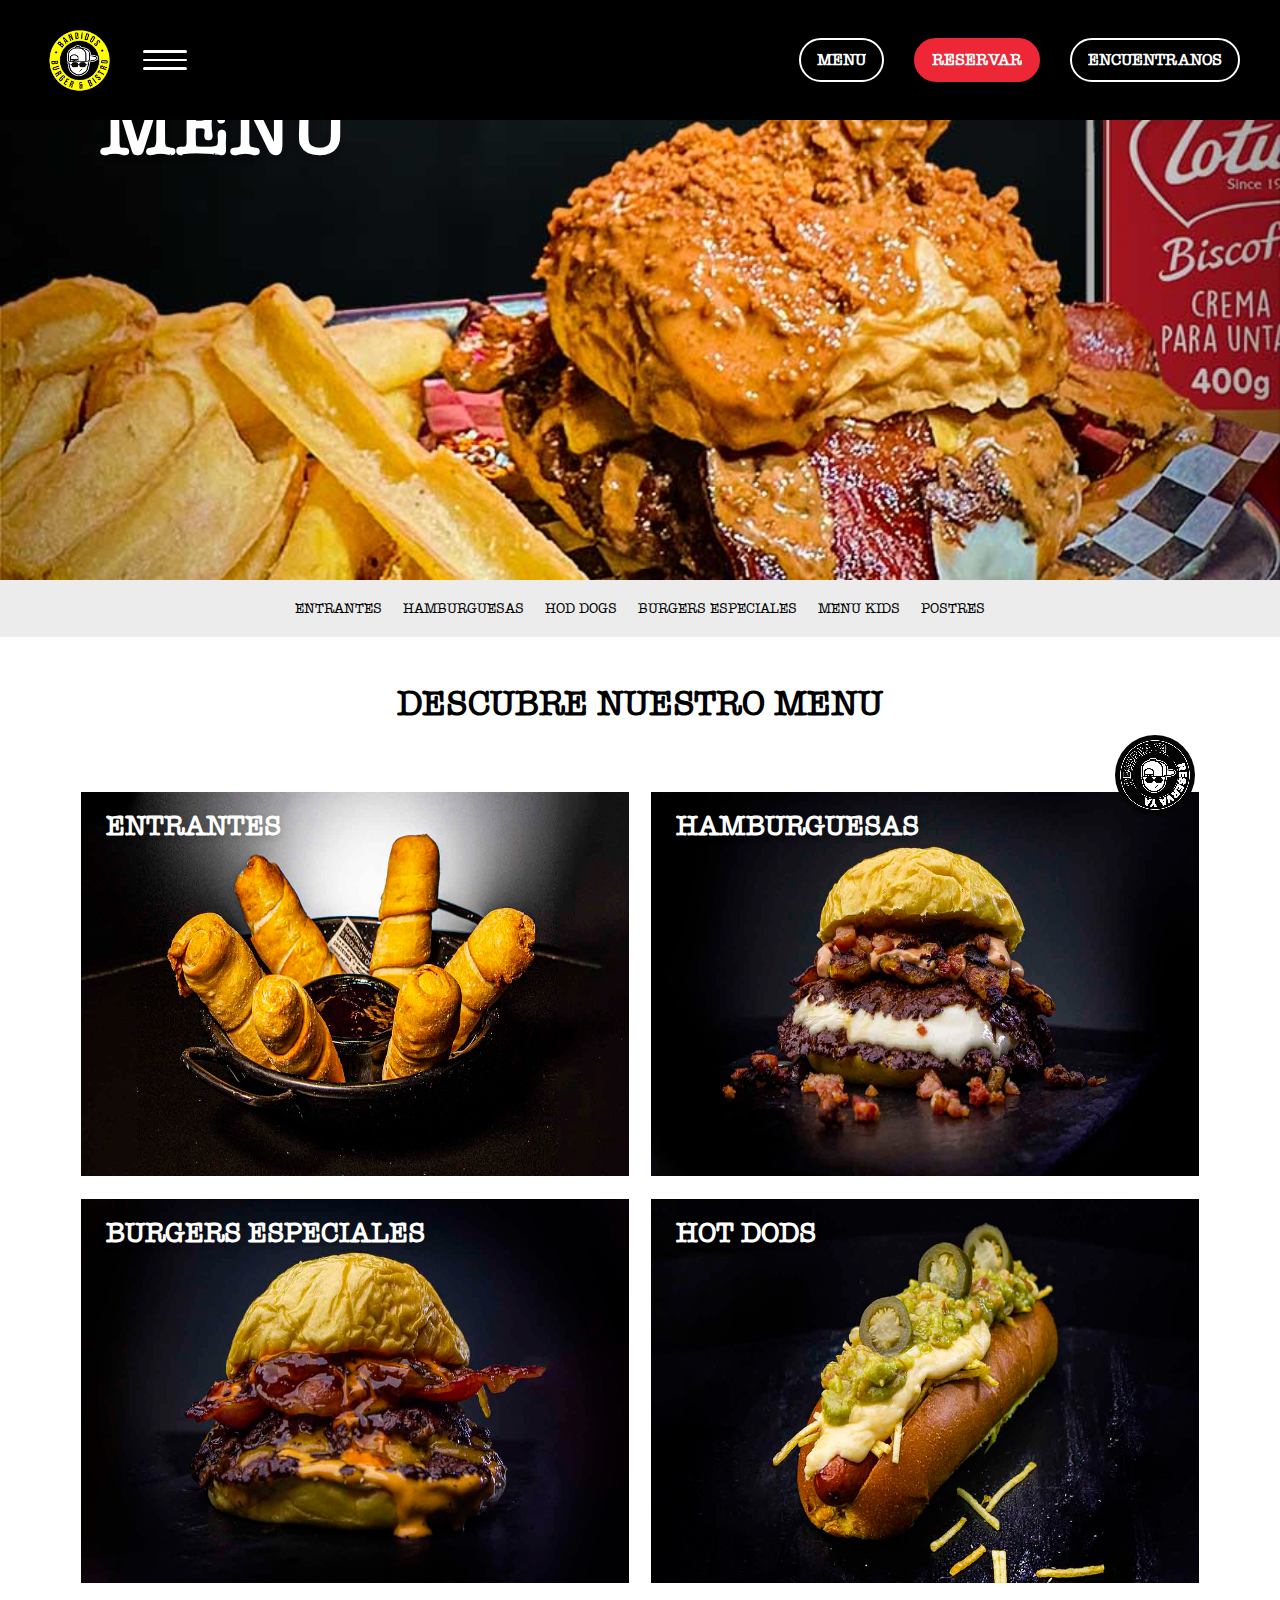
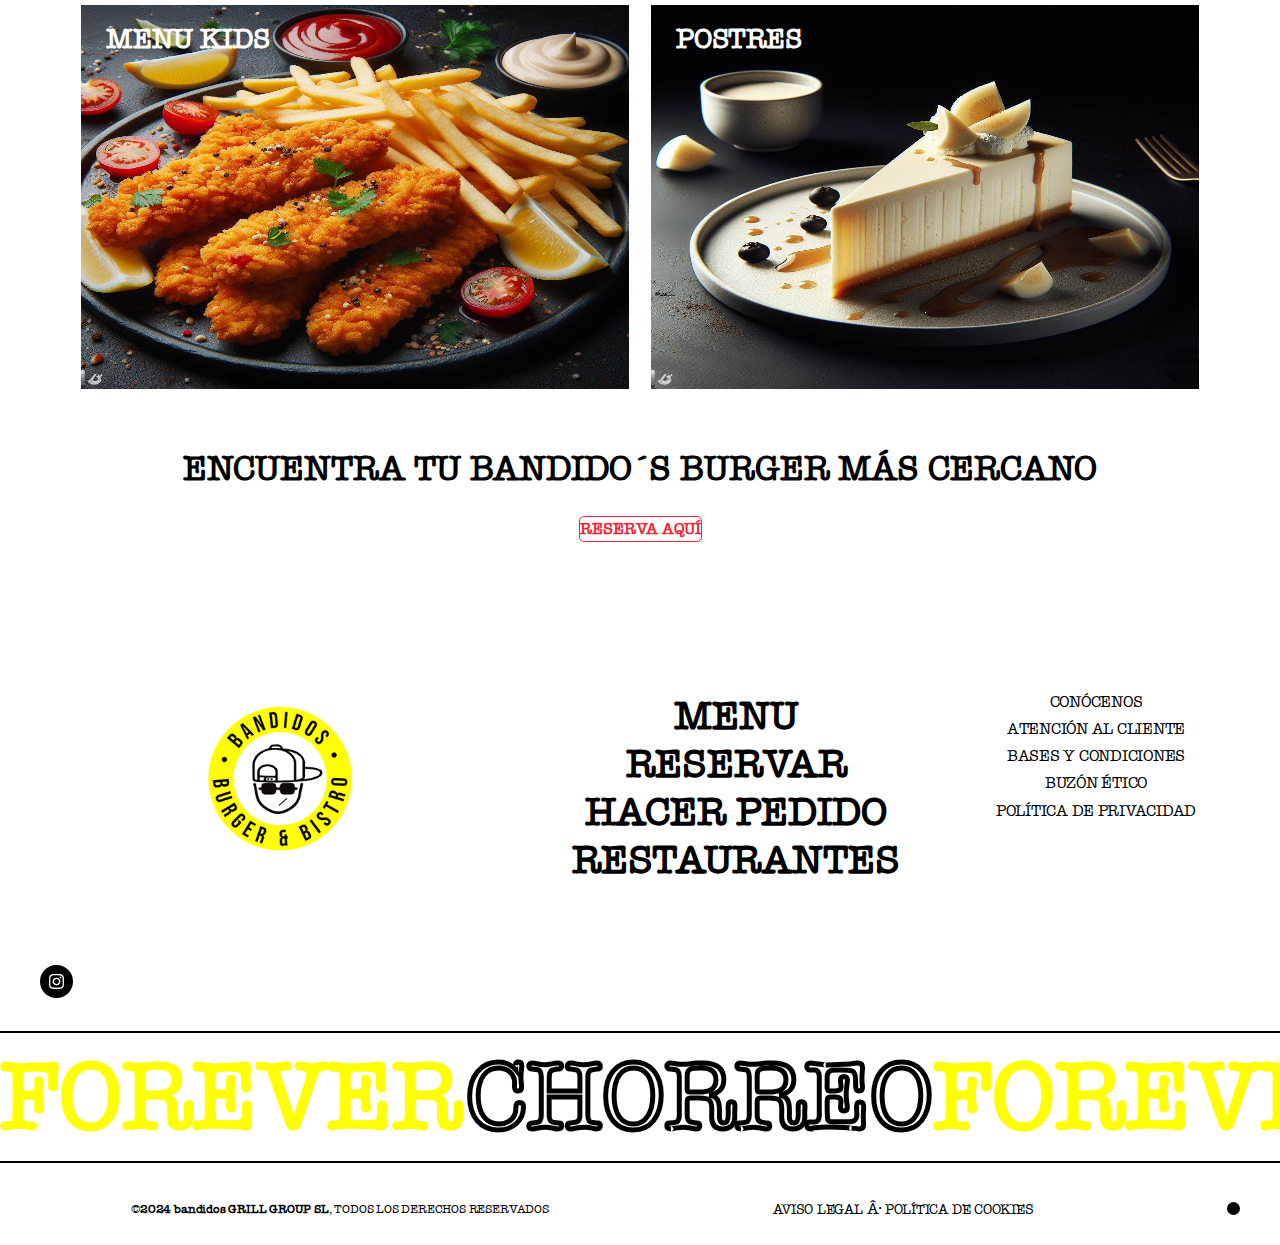
==== commit 04856f03: "centrar footer y tamao de logos" ====
--- a/carta.html
+++ b/carta.html
@@ -157,689 +157,7 @@
     }
   </style>
   <link rel="stylesheet" type="text/css" href="css/cartabandidos.css" media="all">
-  <style id="wp-custom-css">
-    #deliveryUnavailable {
-      padding: 60px 0;
-      text-align: center;
-    }
-
-    .modal_emergencia {
-      position: fixed;
-    }
-
-    #CybotCookiebotDialog {
-      background-color: black !important;
-    }
-
-    #CybotCookiebotDialog * {
-      font-family: "Nunito Sans", Arial, sans-serif !important;
-    }
-
-    #CybotCookiebotDialogBody {
-      max-width: 100% !important;
-    }
-
-    #CybotCookiebotDialogBodyButtons a {
-      line-height: 2em !important;
-      padding: 5px 5px 3px !important;
-      border-radius: 4px !important;
-    }
-
-    #CybotCookiebotDialogBodyButtonAccept,
-    a#CybotCookiebotDialogBodyLevelButtonLevelOptinAllowallSelection,
-    a#CybotCookiebotDialogBodyLevelButtonLevelOptinAllowAll {
-      background-color: #EE2737 !important;
-      border-color: #EE2737 !important;
-    }
-
-    #CybotCookiebotDialogPoweredbyLink {
-      display: none !important;
-    }
-
-    #CybotCookiebotDialogBodyContentTitle,
-    #CybotCookiebotDialogBodyContentText p,
-    #CybotCookiebotDialog a {
-      color: white !important;
-    }
-
-    #CybotCookiebotDialogDetail {
-      background-color: black !important;
-      padding: 20px !important;
-    }
-
-    #CybotCookiebotDialogDetailBodyContentTabs a,
-    #CybotCookiebotDialogDetailBodyContent a {
-      color: white !important;
-    }
-
-    .wpcf7-form {
-      width: 500px;
-      max-width: 100%;
-      margin: auto;
-    }
-
-    .wpcf7-form label {
-      font-size: 14px;
-      font-weight: bold;
-    }
-
-    .wpcf7-form-control-wrap input,
-    .wpcf7-form-control-wrap textarea {
-      background: #f2f2f2;
-      border: 0;
-      outline: none;
-      font-size: 16px;
-      padding: 0.5em 1em;
-    }
-
-    .wpcf7-submit {
-      text-align: center;
-      margin: 0 0 50px;
-    }
-
-    .wpcf7-legal {
-      font-size: 14px;
-      margin: 0 0 50px;
-    }
-
-    .swiper-container-horizontal>.swiper-pagination-bullets,
-    .swiper-pagination-custom,
-    .swiper-pagination-fraction {
-      bottom: 5px;
-      left: auto;
-      right: 10px;
-      width: 20px;
-    }
-
-    .swiper-container-horizontal>.swiper-pagination-bullets .swiper-pagination-bullet {
-      margin-bottom: 10px;
-    }
-
-    .page__footer {
-      padding-bottom: 80px;
-    }
-
-    #bandidos_footer {
-      padding-bottom: 6rem;
-    }
-  </style>
- 
-  <style type="text/css" id="CookieConsentStateDisplayStyles">
-    .cookieconsent-optin,
-    .cookieconsent-optin-preferences,
-    .cookieconsent-optin-statistics,
-    .cookieconsent-optin-marketing {
-      display: block;
-      display: initial;
-    }
-
-    .cookieconsent-optout-preferences,
-    .cookieconsent-optout-statistics,
-    .cookieconsent-optout-marketing,
-    .cookieconsent-optout {
-      display: none;
-    }
-  </style>
-  <style type="text/css">
-    BODY.modal-open {
-      overflow: hidden;
-    }
-
-    .wp-modal {
-      z-index: 10000;
-      position: fixed;
-      top: 0;
-      bottom: 0;
-      left: 0;
-      right: 0;
-      background-color: rgba(0, 0, 0, 0.75);
-      overflow: auto;
-    }
-
-    .wp-modal>.wp-modal-wrapper-outer {
-      display: flex;
-      height: 100%;
-    }
-
-    .wp-modal>.wp-modal-wrapper-outer>.wp-modal-wrapper-inner {
-      margin: auto;
-      max-height: 100%;
-      display: flex;
-      flex-direction: column;
-    }
-
-    .wp-modal>.wp-modal-wrapper-outer>.wp-modal-wrapper-inner>.wp-modal-block {
-      display: flex;
-      flex-direction: column;
-      max-width: 30em;
-      max-height: 50em;
-      border: 1px solid #E0E0E0;
-      border-radius: 2px;
-      box-shadow: 0 0.2em 2em black;
-      background-color: #FFF;
-      color: #333;
-      margin: 1em;
-    }
-
-    .wp-modal-block>.wp-modal-title {
-      border-bottom: 2px solid #10ACFF;
-      color: #10ACFF;
-      padding: 0.7em 0.6em;
-      line-height: 1.2em;
-      font-size: 125%;
-      flex-shrink: 0;
-      display: flex;
-      flex-direction: row;
-      align-items: center;
-    }
-
-    .wp-modal-title>.wp-modal-title-icon {
-      background-size: 2em 2em;
-      background-position: 50% 50%;
-      background-repeat: no-repeat;
-      width: 2em;
-      height: 2em;
-      flex-shrink: 0;
-      flex-grow: 0;
-      margin-right: 0.7em;
-    }
-
-    .wp-modal-title>.wp-modal-title-text {
-      flex-grow: 1;
-    }
-
-    wp-modal-block>.wp-modal-content {
-      overflow: auto;
-    }
-
-    .wp-modal-content>.wp-modal-text {
-      padding: 0.7em 0.6em;
-    }
-
-    .wp-modal-block>.wp-modal-buttons {
-      flex-shrink: 0;
-      display: flex;
-      flex-direction: row;
-      border-top: 1px solid #E0E0E0;
-    }
-
-    .wp-modal-buttons>.wp-modal-button {
-      flex: 1;
-      border-right: 1px solid #E0E0E0;
-      cursor: pointer;
-      font-weight: normal;
-      line-height: 1.2em;
-      padding: 0.7em 0.6em;
-      text-align: center;
-      vertical-align: middle;
-      white-space: nowrap;
-    }
-
-    .wp-modal-buttons>.wp-modal-button:hover {
-      background-color: #f0f0f0;
-    }
-
-    .wp-modal-buttons>.wp-modal-button:last-child {
-      border-right: 0;
-    }
-
-    .wp-popup {
-      position: absolute;
-      left: 0;
-      top: 0;
-      bottom: 0;
-      right: 0;
-      font-family: arial;
-      text-align: center;
-      padding-left: 10px;
-      padding-right: 10px;
-    }
-
-    .wp-popup .wp-popup-content {
-      display: flex;
-      flex-flow: column;
-      justify-content: center;
-      align-items: center;
-      height: 100%;
-      margin: 0 auto;
-      max-width: 350px;
-      min-width: 231px;
-    }
-
-    .wp-popup .wp-popup-title {
-      font: bold 18px arial;
-      margin-bottom: 12px;
-    }
-
-    .wp-popup .wp-popup-message {
-      font: 15px arial;
-      color: #777;
-      margin-bottom: 25px;
-    }
-
-    .wp-popup .wp-popup-example {
-      background-color: #fff;
-      height: 80px;
-      box-shadow: 0 0 20px #888888;
-      margin-bottom: 20px;
-      flex-flow: row nowrap;
-      display: flex;
-      align-self: stretch;
-    }
-
-    .wp-popup .wp-popup-example .wp-popup-icon {
-      flex-basis: 80px;
-      width: 80px;
-      height: 80px;
-      flex-grow: 0;
-      flex-shrink: 0;
-      background-color: #efefef;
-      background-size: contain;
-      background-repeat: no-repeat;
-      background-position: 50% 50%;
-    }
-
-    .wp-popup #logo.wp-popup-icon {
-      background-size: contain;
-      background-repeat: no-repeat;
-      background-position: 50% 50%;
-    }
-
-    .wp-popup .wp-popup-example-text {
-      text-align: left;
-      flex: 1 auto;
-      padding: 10px 17px 8px 17px;
-      display: flex;
-      flex-flow: column nowrap;
-    }
-
-    .wp-popup .wp-popup-example-text>div {
-      flex: 0 auto;
-    }
-
-    .wp-popup .wp-popup-example-text .wp-popup-example-title {
-      font: 13px arial;
-      color: #3c3c3c;
-      margin-bottom: 5px;
-    }
-
-    .wp-popup .wp-popup-example-text .wp-popup-example-message {
-      flex-grow: 1;
-      font: 12px arial;
-      color: #3c3c3c;
-    }
-
-    .wp-popup .wp-popup-example-text .wp-popup-example-url {
-      font: 10px arial;
-      color: #9d9d9d;
-    }
-
-    .wp-popup .wp-popup-disclaimer {
-      font: 10px arial;
-      font-style: italic;
-      color: #b0b0b0;
-    }
-
-    .wp-popup .wp-popup-buttons {
-      padding: 20px;
-    }
-
-    .wp-popup .wp-popup-buttons .wp-popup-negative-button {
-      border: none;
-      background: none;
-      color: #777;
-      text-decoration: underline;
-      padding: 15px;
-      font-size: 12px;
-      cursor: pointer;
-    }
-
-    .wp-popup .wp-popup-buttons .wp-popup-positive-button {
-      border: none;
-      background: #1a73e8;
-      color: white;
-      font-weight: bold;
-      text-decoration: none;
-      border-radius: 5px;
-      padding: 15px;
-      cursor: pointer;
-      font-size: 20px;
-    }
-  </style>
-  <style type="text/css">
-    .wp-switch {
-      position: relative;
-      display: inline-block;
-      vertical-align: middle;
-      width: auto;
-      height: auto;
-      padding: .2em;
-      border-radius: 1.25em;
-      box-shadow: inset 0 -1px rgba(0, 0, 0, .05), inset 0 1px 1px rgba(0, 0, 0, .05);
-      cursor: pointer;
-      background-image: linear-gradient(to bottom, rgba(0, 0, 0, .2), rgba(255, 255, 255, .3) 1.5em)
-    }
-
-    .wp-switch-input {
-      display: none
-    }
-
-    .wp-switch-label {
-      position: relative;
-      display: block;
-      height: 2em;
-      font-size: 60%;
-      text-transform: uppercase;
-      background: #eceeef;
-      border-radius: inherit;
-      box-shadow: inset 0 1px 2px rgba(0, 0, 0, .12), inset 0 0 2px rgba(0, 0, 0, .15);
-      transition: .15s ease-out;
-      transition-property: opacity;
-    }
-
-    .wp-switch-label:after,
-    .wp-switch-label:before {
-      line-height: 0;
-      clear: both;
-      transition: inherit;
-      white-space: nowrap;
-      display: inline-block
-    }
-
-    .wp-switch-label:before {
-      content: attr(data-off);
-      right: 1em;
-      color: #aaa;
-      text-shadow: 0 1px rgba(255, 255, 255, .5);
-      float: right;
-      margin-top: 1em;
-      margin-right: 1em;
-      margin-left: 2.5em
-    }
-
-    .wp-switch-label:after {
-      content: attr(data-on);
-      left: 1em;
-      color: #fff;
-      text-shadow: 0 1px rgba(0, 0, 0, .2);
-      opacity: 0;
-      float: left;
-      margin-top: 0;
-      margin-left: 1em;
-      margin-right: 2.5em
-    }
-
-    .wp-switch-input:checked~.wp-switch-label {
-      background: #47a8d8;
-      box-shadow: inset 0 1px 2px rgba(0, 0, 0, .15), inset 0 0 3px rgba(0, 0, 0, .2)
-    }
-
-    .wp-switch-input:checked~.wp-switch-label:before {
-      opacity: 0
-    }
-
-    .wp-switch-input:checked~.wp-switch-label:after {
-      opacity: 1
-    }
-
-    .wp-switch-handle {
-      position: absolute;
-      top: .24em;
-      left: .24em;
-      width: 1.125em;
-      height: 1.125em;
-      background: #fff;
-      border-radius: 100%;
-      box-shadow: 1px 1px 5px rgba(0, 0, 0, .2);
-      background-image: linear-gradient(to bottom, #fff 40%, #f0f0f0);
-      transition: .15s ease-out;
-      transition-property: left, margin-left
-    }
-
-    .wp-switch-handle:before {
-      content: '';
-      position: absolute;
-      top: 0;
-      left: 0;
-      margin: .1875em 0 0 .1875em;
-      width: .75em;
-      height: .75em;
-      background: #f9f9f9;
-      border-radius: 100%;
-      box-shadow: inset 0 1px rgba(0, 0, 0, .02);
-      background-image: linear-gradient(to bottom, #eee, #fff)
-    }
-
-    .wp-switch-input:checked~.wp-switch-handle {
-      left: 100%;
-      margin-left: -1.365em;
-      box-shadow: -1px 1px 5px rgba(0, 0, 0, .2)
-    }
-
-    .wp-switch-input:disabled~.wp-switch-handle {
-      background-image: linear-gradient(to bottom, silver 40%, grey)
-    }
-
-    .wp-switch-input:disabled~.wp-switch-handle:before {
-      background: #b0b0b0
-    }
-
-    .wp-switch-input:disabled~.wp-switch-label {
-      background: silver
-    }
-
-    .wp-switch-input:disabled~.wp-switch-label:before {
-      color: #eee
-    }
-
-    .wp-switch-off-gray>.wp-switch-label {
-      background: #eceeef
-    }
-
-    .wp-switch-off-gray>.wp-switch-label:before {
-      color: #aaa;
-      text-shadow: 0 1px rgba(255, 255, 255, .5)
-    }
-
-    .wp-switch-off-grey>.wp-switch-label {
-      background: #eceeef
-    }
-
-    .wp-switch-off-grey>.wp-switch-label:before {
-      color: #aaa;
-      text-shadow: 0 1px rgba(255, 255, 255, .5)
-    }
-
-    .wp-switch-off-red>.wp-switch-label {
-      background: #ed2121
-    }
-
-    .wp-switch-off-red>.wp-switch-label:before {
-      color: #fff;
-      text-shadow: 0 1px rgba(0, 0, 0, .2)
-    }
-
-    .wp-switch-on-green>.wp-switch-input:checked~.wp-switch-label {
-      background: #4fb845;
-      text-shadow: 0 1px rgba(0, 0, 0, .2)
-    }
-
-    .wp-switch-on-blue>.wp-switch-input:checked~.wp-switch-label {
-      background: #47a8d8;
-      text-shadow: 0 1px rgba(0, 0, 0, .2)
-    }
-  </style>
-  <style type="text/css">
-    .wp-tag-switch {
-      position: relative;
-      display: inline-block;
-      vertical-align: middle;
-      width: auto;
-      height: auto;
-      padding: .2em;
-      border-radius: 1.25em;
-      box-shadow: inset 0 -1px rgba(0, 0, 0, .05), inset 0 1px 1px rgba(0, 0, 0, .05);
-      cursor: pointer;
-      background-image: linear-gradient(to bottom, rgba(0, 0, 0, .2), rgba(255, 255, 255, .3) 1.5em)
-    }
-
-    .wp-tag-switch-input {
-      display: none !important
-    }
-
-    .wp-tag-switch-label {
-      position: relative;
-      display: block;
-      height: 2em;
-      font-size: 60%;
-      text-transform: uppercase;
-      background: #eceeef;
-      border-radius: inherit;
-      box-shadow: inset 0 1px 2px rgba(0, 0, 0, .12), inset 0 0 2px rgba(0, 0, 0, .15);
-      transition: .15s ease-out;
-      transition-property: opacity
-    }
-
-    .wp-tag-switch-label:after,
-    .wp-tag-switch-label:before {
-      line-height: 0;
-      clear: both;
-      transition: inherit;
-      white-space: nowrap;
-      display: inline-block
-    }
-
-    .wp-tag-switch-label:before {
-      content: attr(data-off);
-      right: 1em;
-      color: #aaa;
-      text-shadow: 0 1px rgba(255, 255, 255, .5);
-      float: right;
-      margin-top: 1em;
-      margin-right: 1em;
-      margin-left: 2.5em
-    }
-
-    .wp-tag-switch-label:after {
-      content: attr(data-on);
-      left: 1em;
-      color: #fff;
-      text-shadow: 0 1px rgba(0, 0, 0, .2);
-      opacity: 0;
-      float: left;
-      margin-top: 0;
-      margin-left: 1em;
-      margin-right: 2.5em
-    }
-
-    .wp-tag-switch-input:checked~.wp-tag-switch-label {
-      background: #47a8d8;
-      box-shadow: inset 0 1px 2px rgba(0, 0, 0, .15), inset 0 0 3px rgba(0, 0, 0, .2)
-    }
-
-    .wp-tag-switch-input:checked~.wp-tag-switch-label:before {
-      opacity: 0
-    }
-
-    .wp-tag-switch-input:checked~.wp-tag-switch-label:after {
-      opacity: 1
-    }
-
-    .wp-tag-switch-handle {
-      position: absolute;
-      top: .24em;
-      left: .24em;
-      width: 1.125em;
-      height: 1.125em;
-      background: #fff;
-      border-radius: 100%;
-      box-shadow: 1px 1px 5px rgba(0, 0, 0, .2);
-      background-image: linear-gradient(to bottom, #fff 40%, #f0f0f0);
-      transition: .15s ease-out;
-      transition-property: left, margin-left
-    }
-
-    .wp-tag-switch-handle:before {
-      content: '';
-      position: absolute;
-      top: 0;
-      left: 0;
-      margin: .1875em 0 0 .1875em;
-      width: .75em;
-      height: .75em;
-      background: #f9f9f9;
-      border-radius: 100%;
-      box-shadow: inset 0 1px rgba(0, 0, 0, .02);
-      background-image: linear-gradient(to bottom, #eee, #fff)
-    }
-
-    .wp-tag-switch-input:checked~.wp-tag-switch-handle {
-      left: 100%;
-      margin-left: -1.365em;
-      box-shadow: -1px 1px 5px rgba(0, 0, 0, .2)
-    }
-
-    .wp-tag-switch-input:disabled~.wp-tag-switch-handle {
-      background-image: linear-gradient(to bottom, silver 40%, grey)
-    }
-
-    .wp-tag-switch-input:disabled~.wp-tag-switch-handle:before {
-      background: #b0b0b0
-    }
-
-    .wp-tag-switch-input:disabled~.wp-tag-switch-label {
-      background: silver
-    }
-
-    .wp-tag-switch-input:disabled~.wp-tag-switch-label:before {
-      color: #eee
-    }
-
-    .wp-tag-switch-off-gray>.wp-tag-switch-label {
-      background: #eceeef
-    }
-
-    .wp-tag-switch-off-gray>.wp-tag-switch-label:before {
-      color: #aaa;
-      text-shadow: 0 1px rgba(255, 255, 255, .5)
-    }
-
-    .wp-tag-switch-off-grey>.wp-tag-switch-label {
-      background: #eceeef
-    }
-
-    .wp-tag-switch-off-grey>.wp-tag-switch-label:before {
-      color: #aaa;
-      text-shadow: 0 1px rgba(255, 255, 255, .5)
-    }
-
-    .wp-tag-switch-off-red>.wp-tag-switch-label {
-      background: #ed2121
-    }
-
-    .wp-tag-switch-off-red>.wp-tag-switch-label:before {
-      color: #fff;
-      text-shadow: 0 1px rgba(0, 0, 0, .2)
-    }
-
-    .wp-tag-switch-on-green>.wp-tag-switch-input:checked~.wp-tag-switch-label {
-      background: #4fb845;
-      text-shadow: 0 1px rgba(0, 0, 0, .2)
-    }
-
-    .wp-tag-switch-on-blue>.wp-tag-switch-input:checked~.wp-tag-switch-label {
-      background: #47a8d8;
-      text-shadow: 0 1px rgba(0, 0, 0, .2)
-    }
-
-
-    #divcustumfld {
-        transition: .5s linear;
-    }
-    #divcustumfld.hide {
-        transform:translatey(-100%)
-    }
-  </style>
+  
   <meta http-equiv="origin-trial"
     content="AymqwRC7u88Y4JPvfIF2F37QKylC04248hLCdJAsh8xgOfe/dVJPV3XS3wLFca1ZMVOtnBfVjaCMTVudWM//5g4AAAB7eyJvcmlnaW4iOiJodHRwczovL3d3dy5nb29nbGV0YWdtYW5hZ2VyLmNvbTo0NDMiLCJmZWF0dXJlIjoiUHJpdmFjeVNhbmRib3hBZHNBUElzIiwiZXhwaXJ5IjoxNjk1MTY3OTk5LCJpc1RoaXJkUGFydHkiOnRydWV9">
 </head>
@@ -1141,7 +459,7 @@
         </a> 
         
       </div>
-      <div id="footer__rail" class="rail__container black--rail rail--left active">
+      <div id="footer__rail" class="rail__container active  black--rail rail--left active">
         <div class="track__container">
           <div class="track"> <span class="track--filled">FOREVER</span></div>
           <div class="track"> <span class="track--stroked">CHORREO</span></div>
--- a/css/cartabandidos.css
+++ b/css/cartabandidos.css
@@ -7607,7 +7607,8 @@
     display: flex;
     flex-direction: column;
     margin-bottom: 2.5rem;
-    width: 100%
+    width: 100%;
+    text-align: center;
 }
 
 footer .footer-container--top .container-logo svg {
@@ -7741,7 +7742,8 @@
 footer .rail__container .track__container .track {
     display: inline-block;
     position: relative;
-    min-width: 7.5rem
+    min-width: 7.5rem;
+    color: yellow;
 }
 
 footer .rail__container .track__container .track span {
@@ -21295,7 +21297,7 @@
     }
 }
 .logoMobile{
-    height: 4.4em;
+    width: 200px;
 }
 
 
@@ -21356,22 +21358,36 @@
      .page__nav{
         margin-top: 50px;
     }
-   
+    .logo{
+        width: 120px;
+
+    }
 }
 @media (min-width: 400px) {
     .logoMobile2{
         width: 200px;
         margin-right: 8vh;
     }
-    
-   
+    .logoMobile{
+        width: 90px;
+    }
+    .logo{
+        width: 140px;
+
+    }
 }
 @media (min-width: 650px) {
     .logoMobile2{
         width: 200px;
         margin-right: 25vh;
     }
-    
+    .logoMobile{
+        width: 120px;
+    }
+    .logo{
+        width: 150px;
+
+    }
 }
 @media (min-width: 800px) {
     .logoMobile2{
@@ -21382,5 +21398,8 @@
        
         margin: 65px 65px;
         z-index: 10;
-      }
+    }
+    .logoMobile{
+        width: 150px;
+    }
 }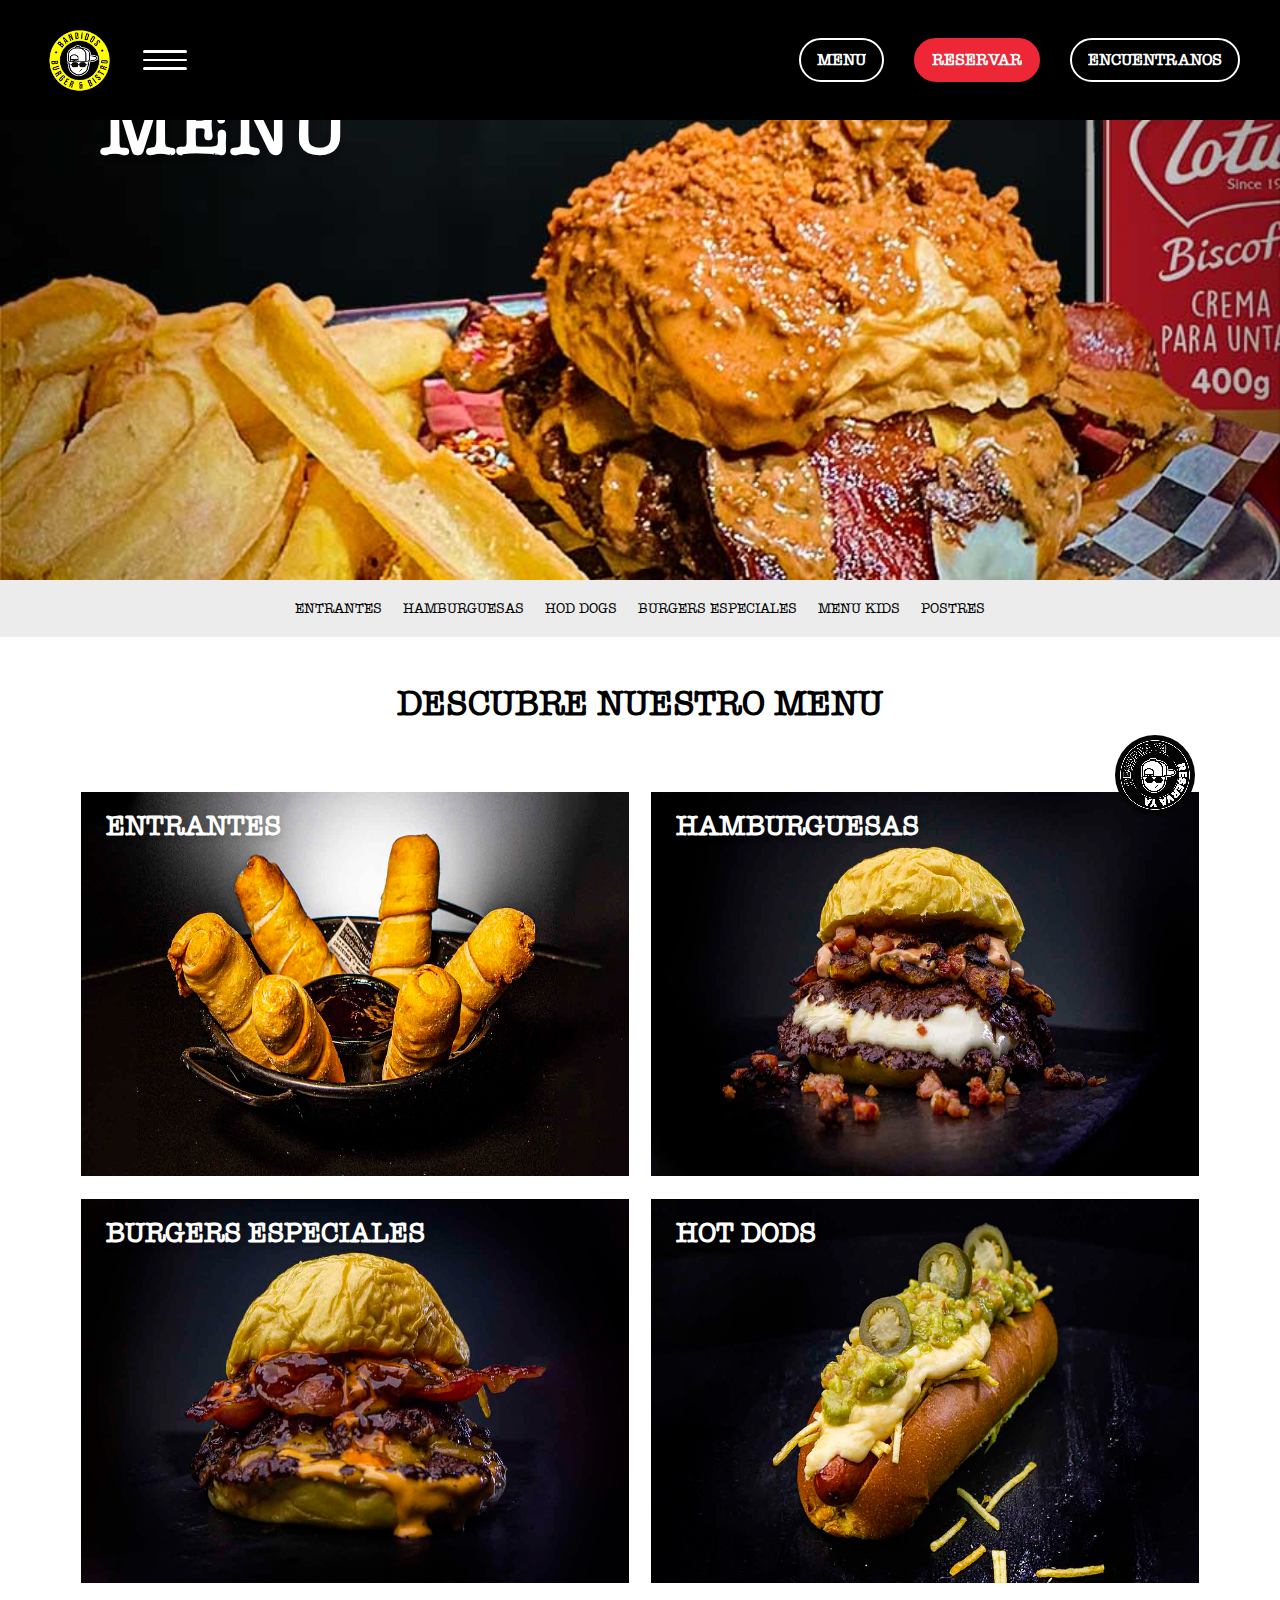
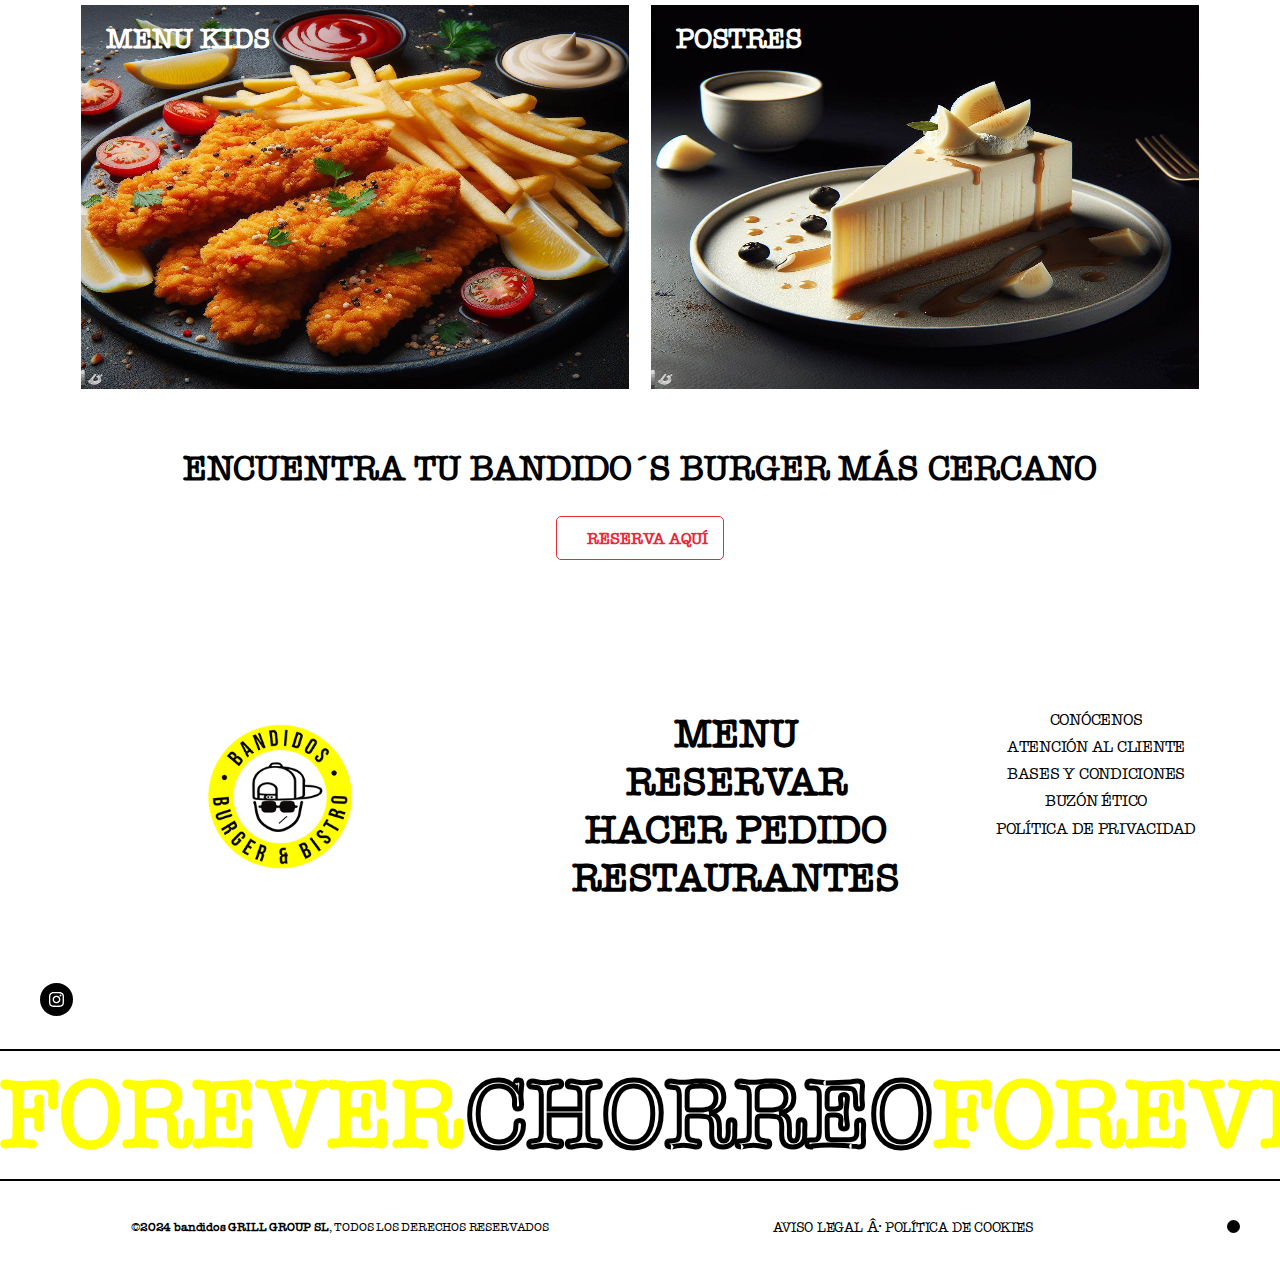
==== commit 1e5eff72: "efectos para el menu del  restaurante" ====
--- a/carta.html
+++ b/carta.html
@@ -349,41 +349,41 @@
         <h2>Descubre nuestro Menu</h2>
       </section>
       <div class="menu-grid container">
-        <a class="category-link entrantes" id="entrantesId">
+        <a class="category-link entrantes div-visible" id="entrantesId">
           <h2>Entrantes</h2>
           <div class="grid-item" style="background-image: url(assets/tequeños_queso.jpg);background-repeat: round;">
           </div>
         </a>
        
-        <a class="category-link hamburguesas" href="smash-burgers/">
+        <a class="category-link hamburguesas div-visible" href="smash-burgers/">
           <h2>Hamburguesas</h2>
           <div class="grid-item" style="background-image: url(assets/pablo_escobar.jpg);background-repeat: round;">
           </div>
         </a>
-        <a class="category-link burgers-especiales" href="burgers-especiales/">
+        <a class="category-link burgers-especiales div-visible" href="burgers-especiales/">
           <h2>Burgers Especiales</h2>
           <div class="grid-item" style="background-image: url(assets/al_capone.jpg);background-repeat: round;">
           </div>
         </a>
-        <a class="category-link perrros" href="perros/">
+        <a class="category-link perrros div-visible" href="perros/">
           <h2>HOT DODS</h2>
           <div class="grid-item" style="background-image: url(assets/chapo_guzman.jpg);background-repeat: round;">
           </div>
         </a>
-        <a class="category-link para-peques" href="para-peques/">
+        <a class="category-link para-peques div-visible" href="para-peques/">
           <h2>Menu kids</h2>
           <div class="grid-item" style="background-image: url(assets/pequesBandidos.jpg);background-repeat: round;">
           </div>
         </a>
 
-        <a class="category-link postres" href="postres/">
+        <a class="category-link postres div-visible" href="postres/">
           <h2>Postres</h2>
           <div class="grid-item" style="background-image: url(assets/cheese_cakeIA.jpg);background-repeat: round;">
           </div>
         </a>
         
 
-        <div class="booking-link">
+        <div class="back-link">
           <h2>Encuentra tu Bandido´s Burger más cercano</h2> <a href="reservas.html" class="btn">Reserva aquí</a>
         </div>
       </div>
--- a/css/cartabandidos.css
+++ b/css/cartabandidos.css
@@ -21352,6 +21352,9 @@
         margin-top: 20vh;
         margin-left: 20vw;
     }
+    .options .section .options__main span {
+        line-height: 1.5;
+    }
 }
 @media (min-width: 300px) {
     
@@ -21362,6 +21365,9 @@
         width: 120px;
 
     }
+    .options .section .options__main span {
+        line-height: 1.5;
+    }
 }
 @media (min-width: 400px) {
     .logoMobile2{
@@ -21402,4 +21408,20 @@
     .logoMobile{
         width: 150px;
     }
-}+    .options .section .options__main span {
+        line-height: 1;
+    }
+}
+
+.div-visible {
+    opacity: 1;
+    transition: opacity 1.5s ease; /* Transición de opacidad */
+}
+
+.div-oculto {
+    opacity: 0;
+    transition: opacity 1.5s ease; /* Transición de opacidad */
+   
+    /* Ajusta la posición según tus necesidades */
+}
+  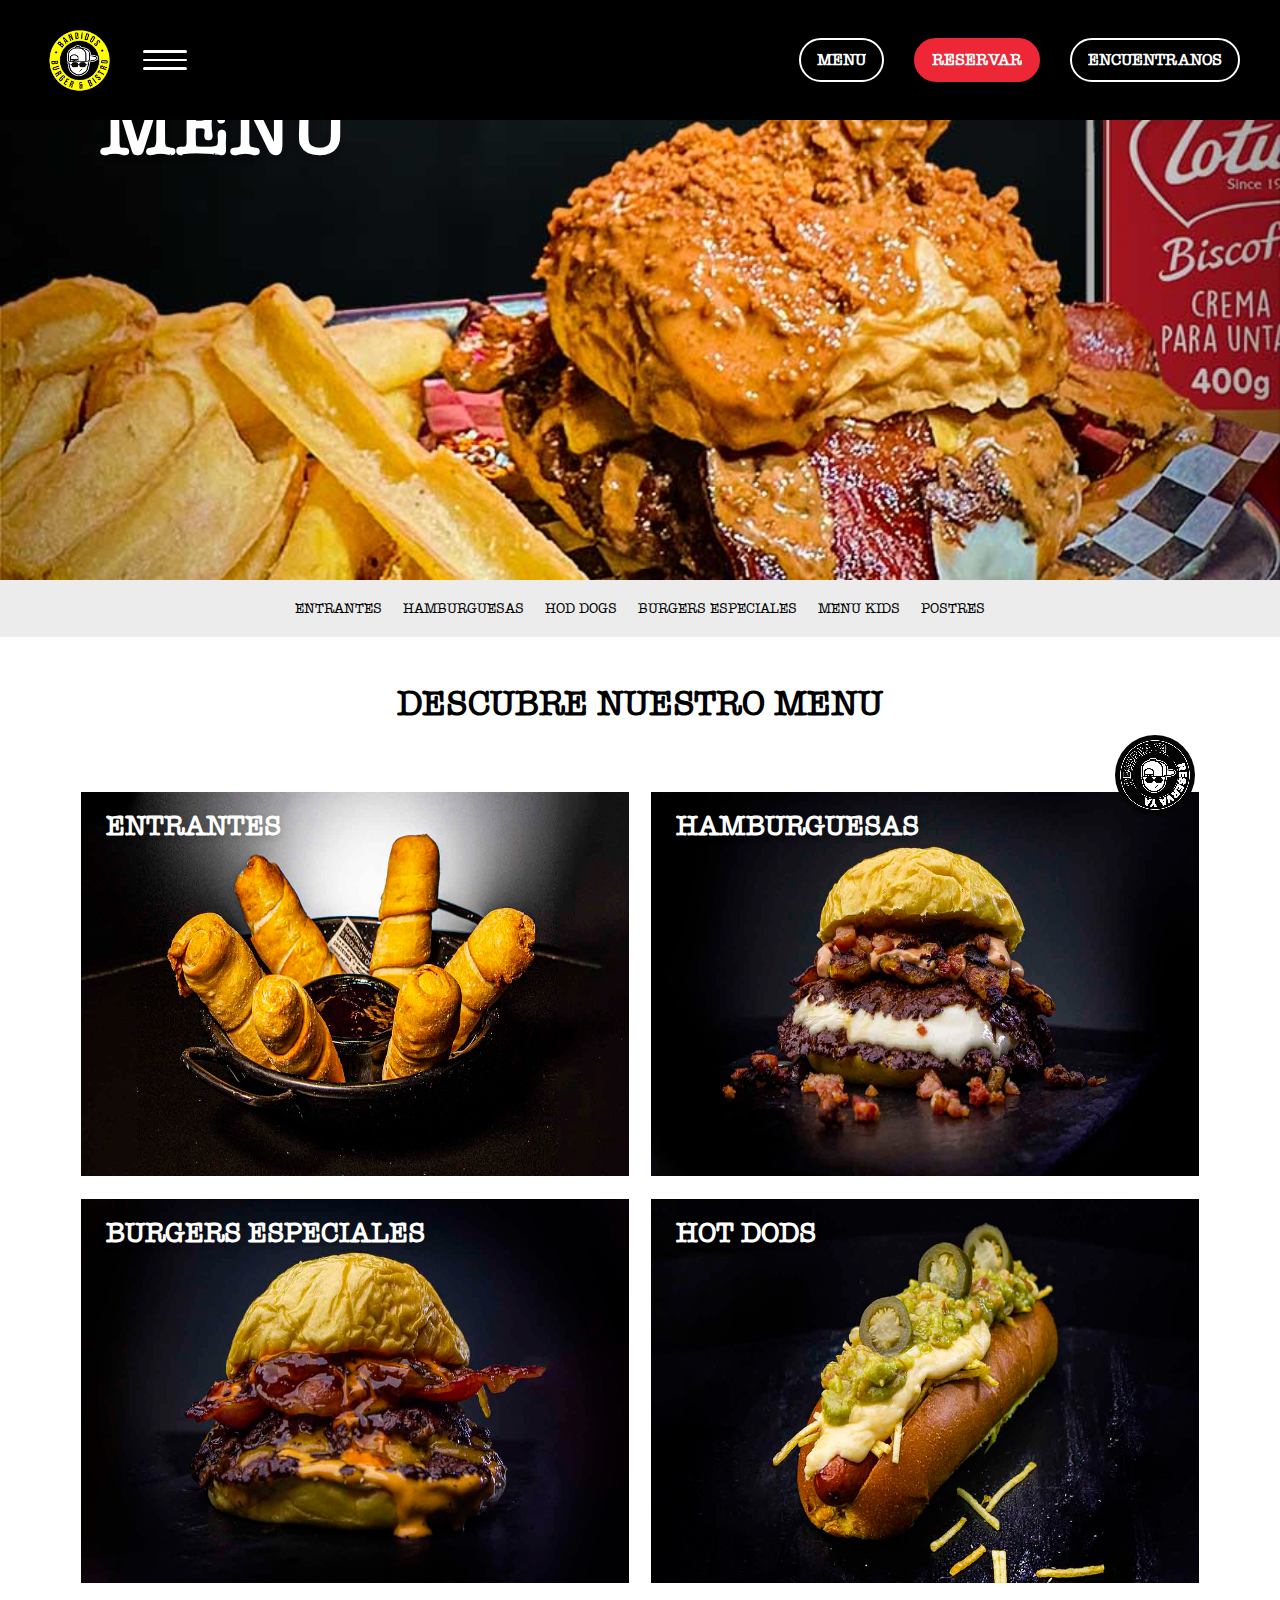
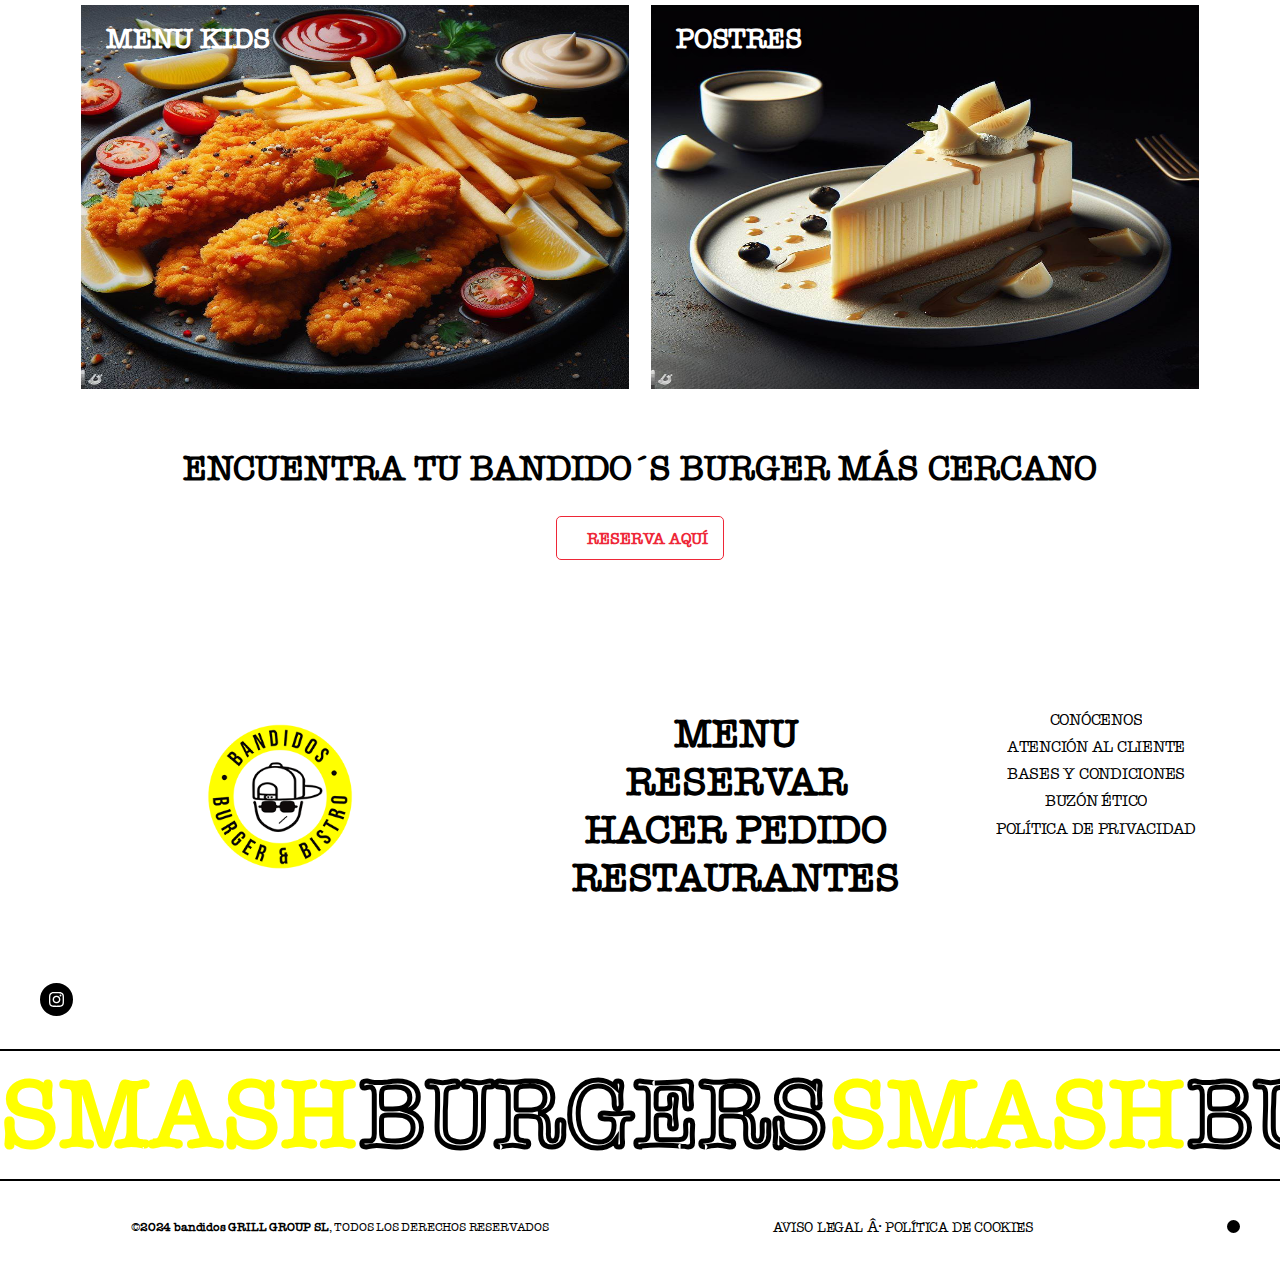
==== commit 4df43c5a: "CORRECION footer" ====
--- a/carta.html
+++ b/carta.html
@@ -461,16 +461,16 @@
       </div>
       <div id="footer__rail" class="rail__container active  black--rail rail--left active">
         <div class="track__container">
-          <div class="track"> <span class="track--filled">FOREVER</span></div>
-          <div class="track"> <span class="track--stroked">CHORREO</span></div>
+          <div class="track"> <span class="track--filled">SMASH</span></div>
+          <div class="track"> <span class="track--stroked">BURGERS</span></div>
         </div>
         <div class="track__container">
-          <div class="track"> <span class="track--filled">FOREVER</span></div>
-          <div class="track"> <span class="track--stroked">CHORREO</span></div>
+          <div class="track"> <span class="track--filled">SMASH</span></div>
+          <div class="track"> <span class="track--stroked">BURGERS</span></div>
         </div>
         <div class="track__container">
-          <div class="track"> <span class="track--filled">FOREVER</span></div>
-          <div class="track"> <span class="track--stroked">CHORREO</span></div>
+          <div class="track"> <span class="track--filled">SMASH</span></div>
+          <div class="track"> <span class="track--stroked">BURGERS</span></div>
         </div>
       </div>
       <div class="legal-links-container">
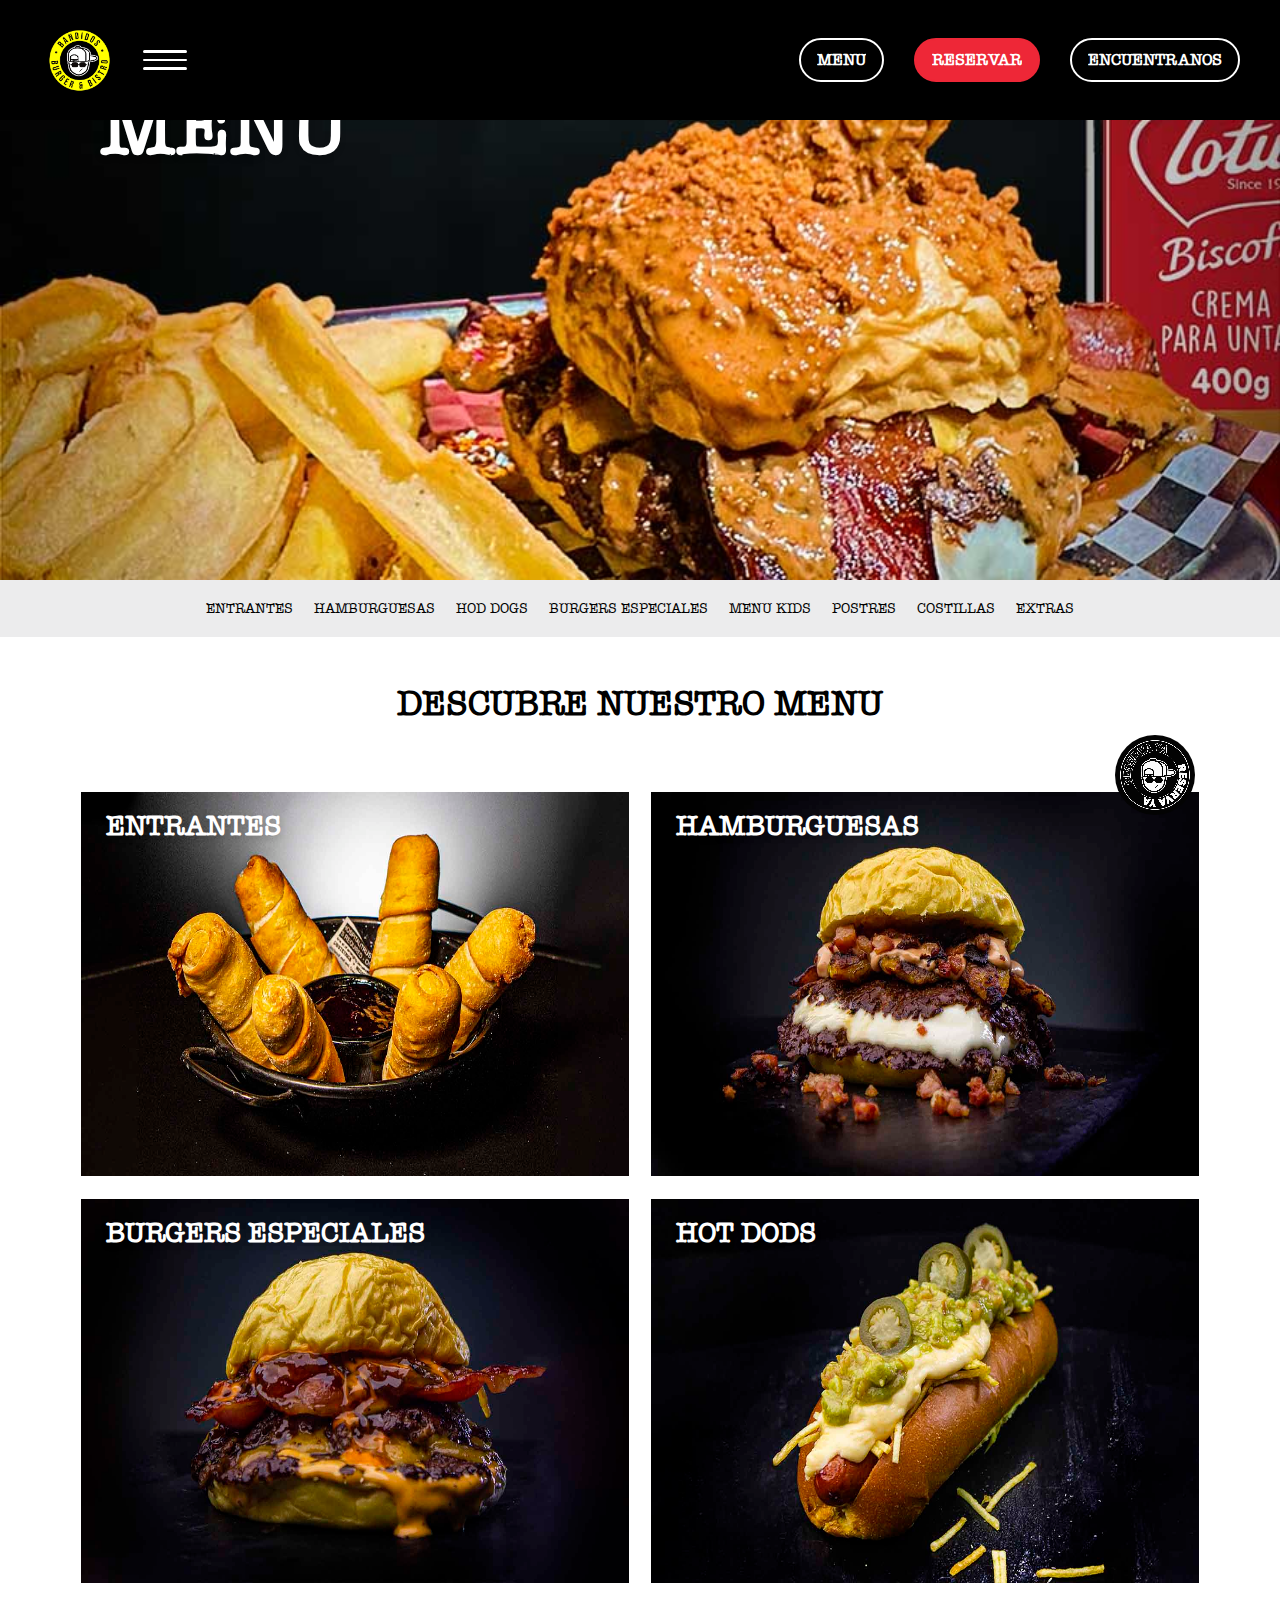
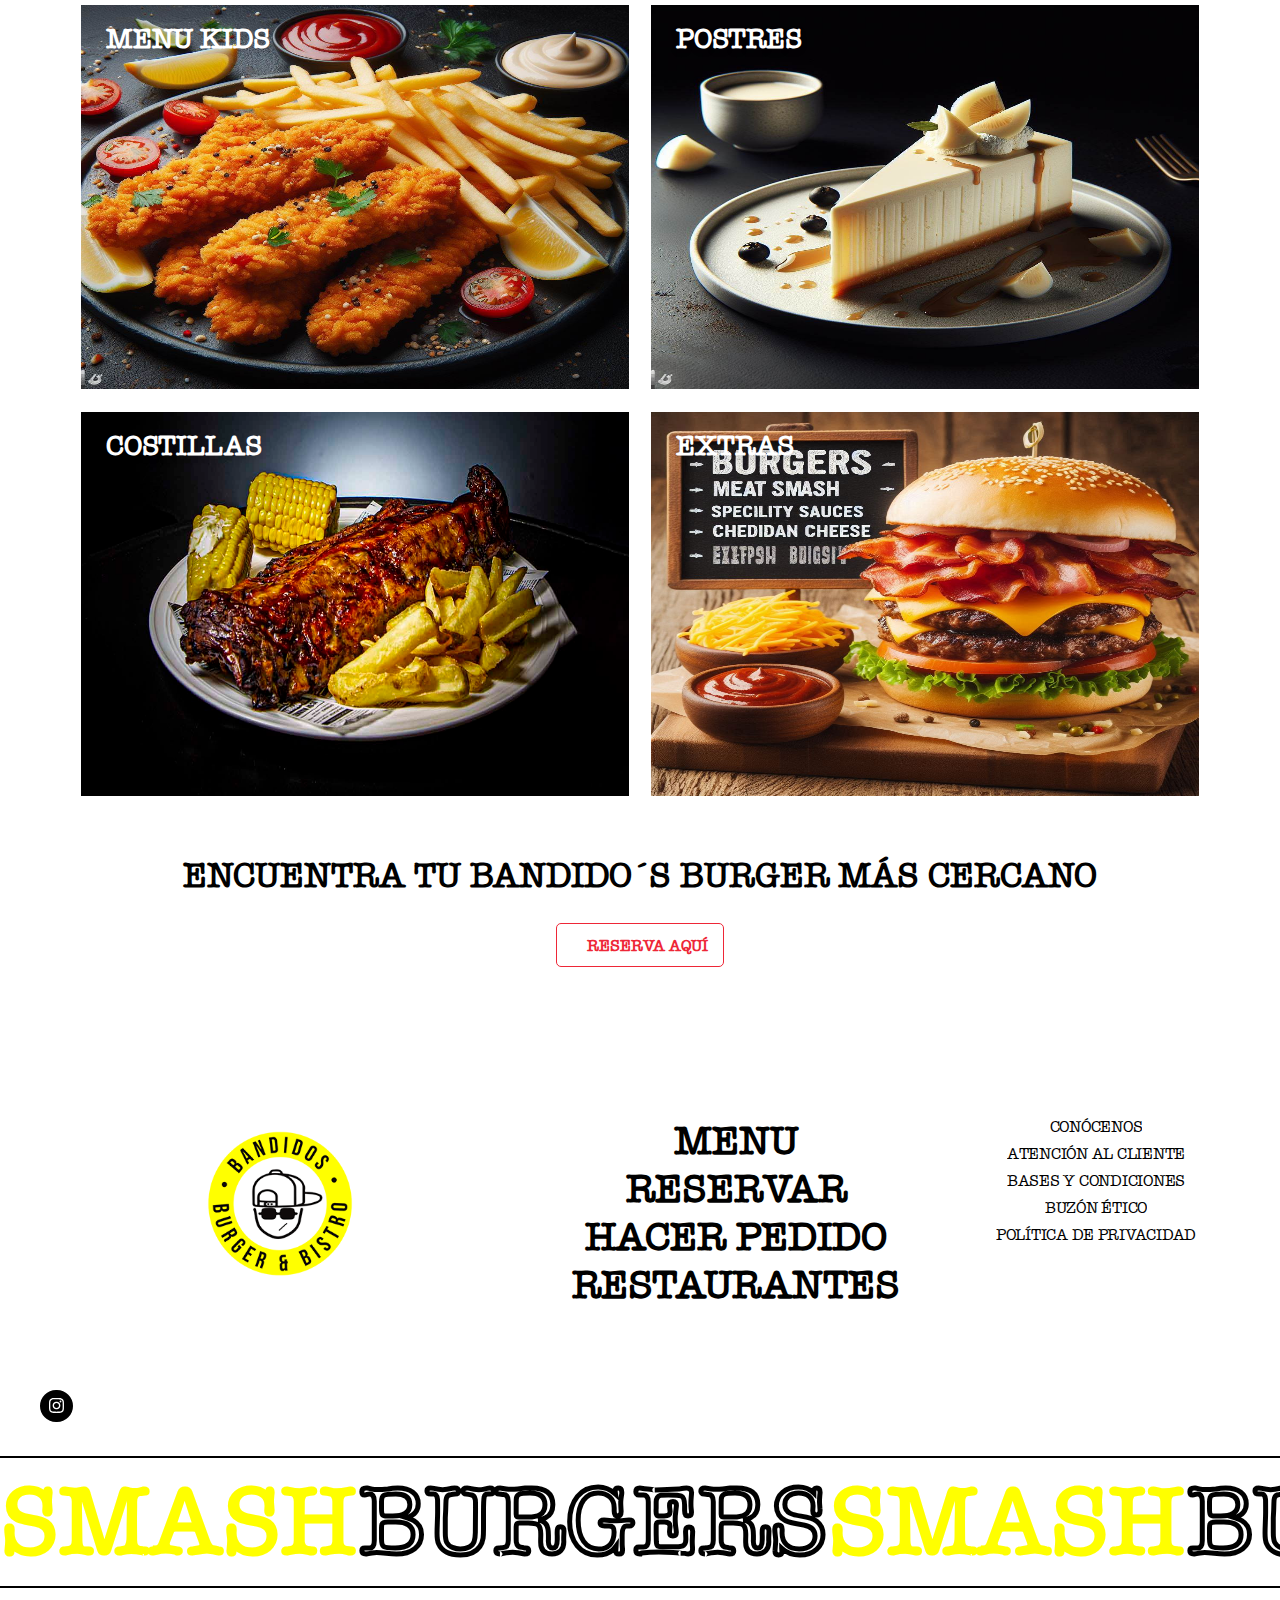
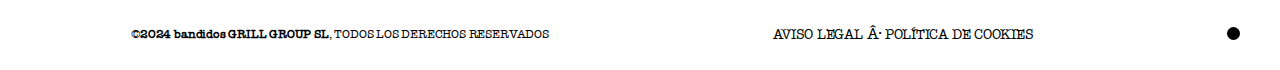
==== commit 68fef4c2: "correcion carta" ====
--- a/carta.html
+++ b/carta.html
@@ -107,15 +107,14 @@
   <meta http-equiv="Content-type" content="text/html; charset=UTF-8">
   <meta name="viewport" content="width=device-width, initial-scale=1.0, maximum-scale=1.0, user-scalable=no">
   <title>Menu Bandido`s Burger</title>
-  <link rel="apple-touch-icon" sizes="180x180" href="assets/apple-touch-icon.png">
-  <link rel="icon" type="image/png" sizes="32x32" href="assets/favicon-32x32.png">
-  <link rel="icon" type="image/png" sizes="16x16" href="favicon.ico">
+  <link rel="apple-touch-icon" sizes="180x180" href="assets/favicon.ico">
+  <link rel="icon" type="image/png" sizes="32x32" href="assets/favicon.ico">
+  <link rel="icon" type="image/png" sizes="16x16" href="assets/favicon.ico">
   <link rel="manifest" href="assets/site.webmanifest">
   <meta name="msapplication-TileColor" content="#da532c">
   <meta name="msapplication-config" content="/wp-content/themes/bandidos2020/img/browserconfig.xml">
   <meta name="theme-color" content="#ffffff">
   <link rel="pingback" href="https://bandidosburger.es/es/xmlrpc.php">
-  <title>Menu Bandido`s Burger</title>
   <meta name="description"
     content="Descubre el Menu de hamburguesas gourmet, entrantes y postres de bandidos. Cada restaurante bandidos tiene una hamburguesa especial, descúbrelas aquí.">
   <link rel="canonical" href="https://bandidosburger.es/carta/">
@@ -333,6 +332,8 @@
         <li class="burgers-especiales"> <a href="burgers-especiales/">Burgers Especiales</a> </li>
         <li class="para-peques"> <a href="para-peques/">Menu Kids</a> </li>
         <li class="postres"> <a href="postres/">Postres</a> </li>
+        <li class="costillas"> <a href="costillas/">Costillas</a> </li>
+        <li class="extras"> <a href="extras/">Extras</a> </li>
       </ul>
       <select class="select-dropdown" id="SelectMenuDown" style="width: 80vw;">
         <option value="" data-select2-id="3" selected disabled>Escoge una categoría </option>
@@ -342,6 +343,8 @@
         <option value="burgers-especiales">Burgers Especiales</option>
         <option value="para-peques">Menu Kids</option>
         <option value="postres">Postres</option>
+        <option value="costillas">Costillas</option>
+        <option value="extras">Extras</option>
       </select>
     </div>
     <div class="main-content" id="gridMainMenu">
@@ -381,8 +384,16 @@
           <div class="grid-item" style="background-image: url(assets/cheese_cakeIA.jpg);background-repeat: round;">
           </div>
         </a>
-        
-
+        <a class="category-link costillas div-visible" href="costillas/">
+          <h2>Costillas</h2>
+          <div class="grid-item" style="background-image: url(assets/costillas\ bbq.jpg);background-repeat: round;">
+          </div>
+        </a>
+        <a class="category-link extras div-visible" href="extras/">
+          <h2>Extras</h2>
+          <div class="grid-item" style="background-image: url(assets/especiales2.jpg);background-repeat: round;">
+          </div>
+        </a>
         <div class="back-link">
           <h2>Encuentra tu Bandido´s Burger más cercano</h2> <a href="reservas.html" class="btn">Reserva aquí</a>
         </div>
@@ -427,23 +438,23 @@
         <ul id="menu-footer-2023-2" class="options-2 nav-footer-secondary">
           <li><a
               class="text-container menu-item menu-item-type-post_type menu-item menu-item-type-post_type menu-item-object-page item-post-id-2"
-              href="https://bandidosburger.es/es/conocenos/"><span class="hover-text">Conócenos</span></a></li>
+              href="#"><span class="hover-text">Conócenos</span></a></li>
         
           <li><a
               class="text-container menu-item menu-item-type-post_type menu-item menu-item-type-post_type menu-item-object-page item-post-id-80"
-              href="https://bandidosburger.es/es/contacto/"><span class="hover-text">Atención al cliente</span></a></li>
+              href="#"><span class="hover-text">Atención al cliente</span></a></li>
           <li><a
               class="text-container menu-item menu-item-type-post_type menu-item menu-item-type-custom menu-item-object-custom item-post-id-54986"
-              href="https://bandidosburger.es/es/bases-condiciones/"><span class="hover-text">Bases y
+              href="#"><span class="hover-text">Bases y
                 condiciones</span></a>
           </li>
           <li><a
               class="text-container menu-item menu-item-type-post_type menu-item menu-item-type-custom menu-item-object-custom item-post-id-55118"
-              href="https://whistleblowersoftware.com/secure/CanaldeDenunciasbandidos"><span class="hover-text">Buzón
+              href="#"><span class="hover-text">Buzón
                 ético</span></a></li>
           <li><a
               class="text-container menu-item menu-item-type-post_type menu-item menu-item-type-custom menu-item-object-custom item-post-id-55130"
-              href="https://bandidosburger.es/es/politica_de_proteccion_de_datos/"><span class="hover-text">Política de
+              href="#"><span class="hover-text">Política de
                 privacidad</span></a></li>
         </ul>
       </div>
@@ -478,10 +489,10 @@
         <ul id="menu-footer-2023-3" class="legal-links-container--items item nav-footer-legal">
           <li><a
               class="text-container menu-item menu-item-type-post_type menu-item menu-item-type-post_type menu-item-object-page item-post-id-18446"
-              href="https://bandidosburger.es/es/aviso_legal/"><span>Aviso Legal</span></a></li>
+              href="#"><span>Aviso Legal</span></a></li>
           <li><a
               class="text-container menu-item menu-item-type-post_type menu-item menu-item-type-post_type menu-item-object-page item-post-id-33773"
-              href="https://bandidosburger.es/es/politica_de_cookies/"><span>Política de Cookies</span></a></li>
+              href="#"><span>Política de Cookies</span></a></li>
         </ul>
         <div class="scroll__top item">
           <div class="mask">
--- a/css/cartabandidos.css
+++ b/css/cartabandidos.css
@@ -9113,6 +9113,25 @@
     text-shadow: 0 3px 6px rgba(0,0,0,.16);
     transition: color .3s ease;
     max-width: 85%
+}
+
+.burger-box h4 {
+    font-size: 28px;
+    font-weight: 700;
+    line-height: 1;
+    letter-spacing: -0.56px;
+    text-align: left;
+    color: #fff;
+    position: absolute;
+    z-index: 5;
+    top: 134px;
+    right: 25px;
+    margin: 0;
+    text-shadow: 0 3px 6px rgba(0, 0, 0, .16);
+    transition: color .3s ease;
+    max-width: 85%;
+    /* top: auto; */
+    padding: 0;
 }
 
 .burger-box p {
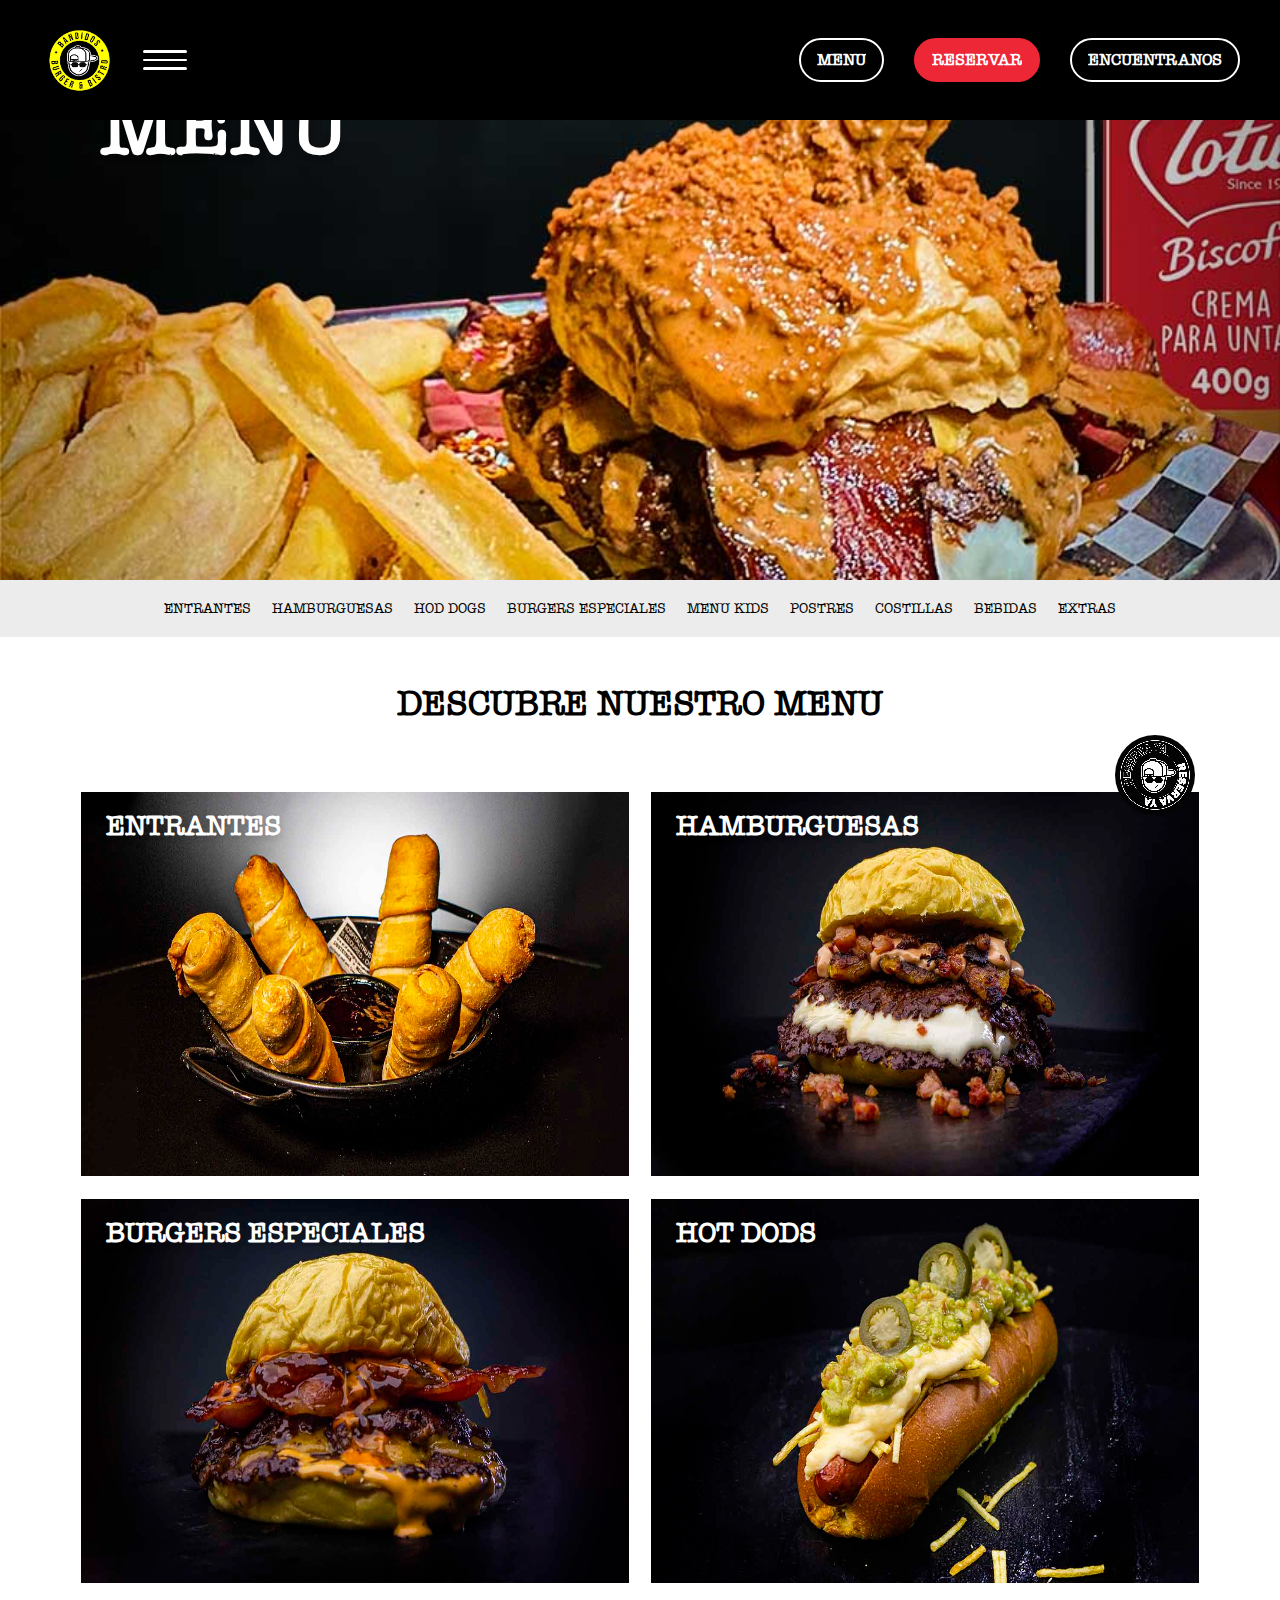
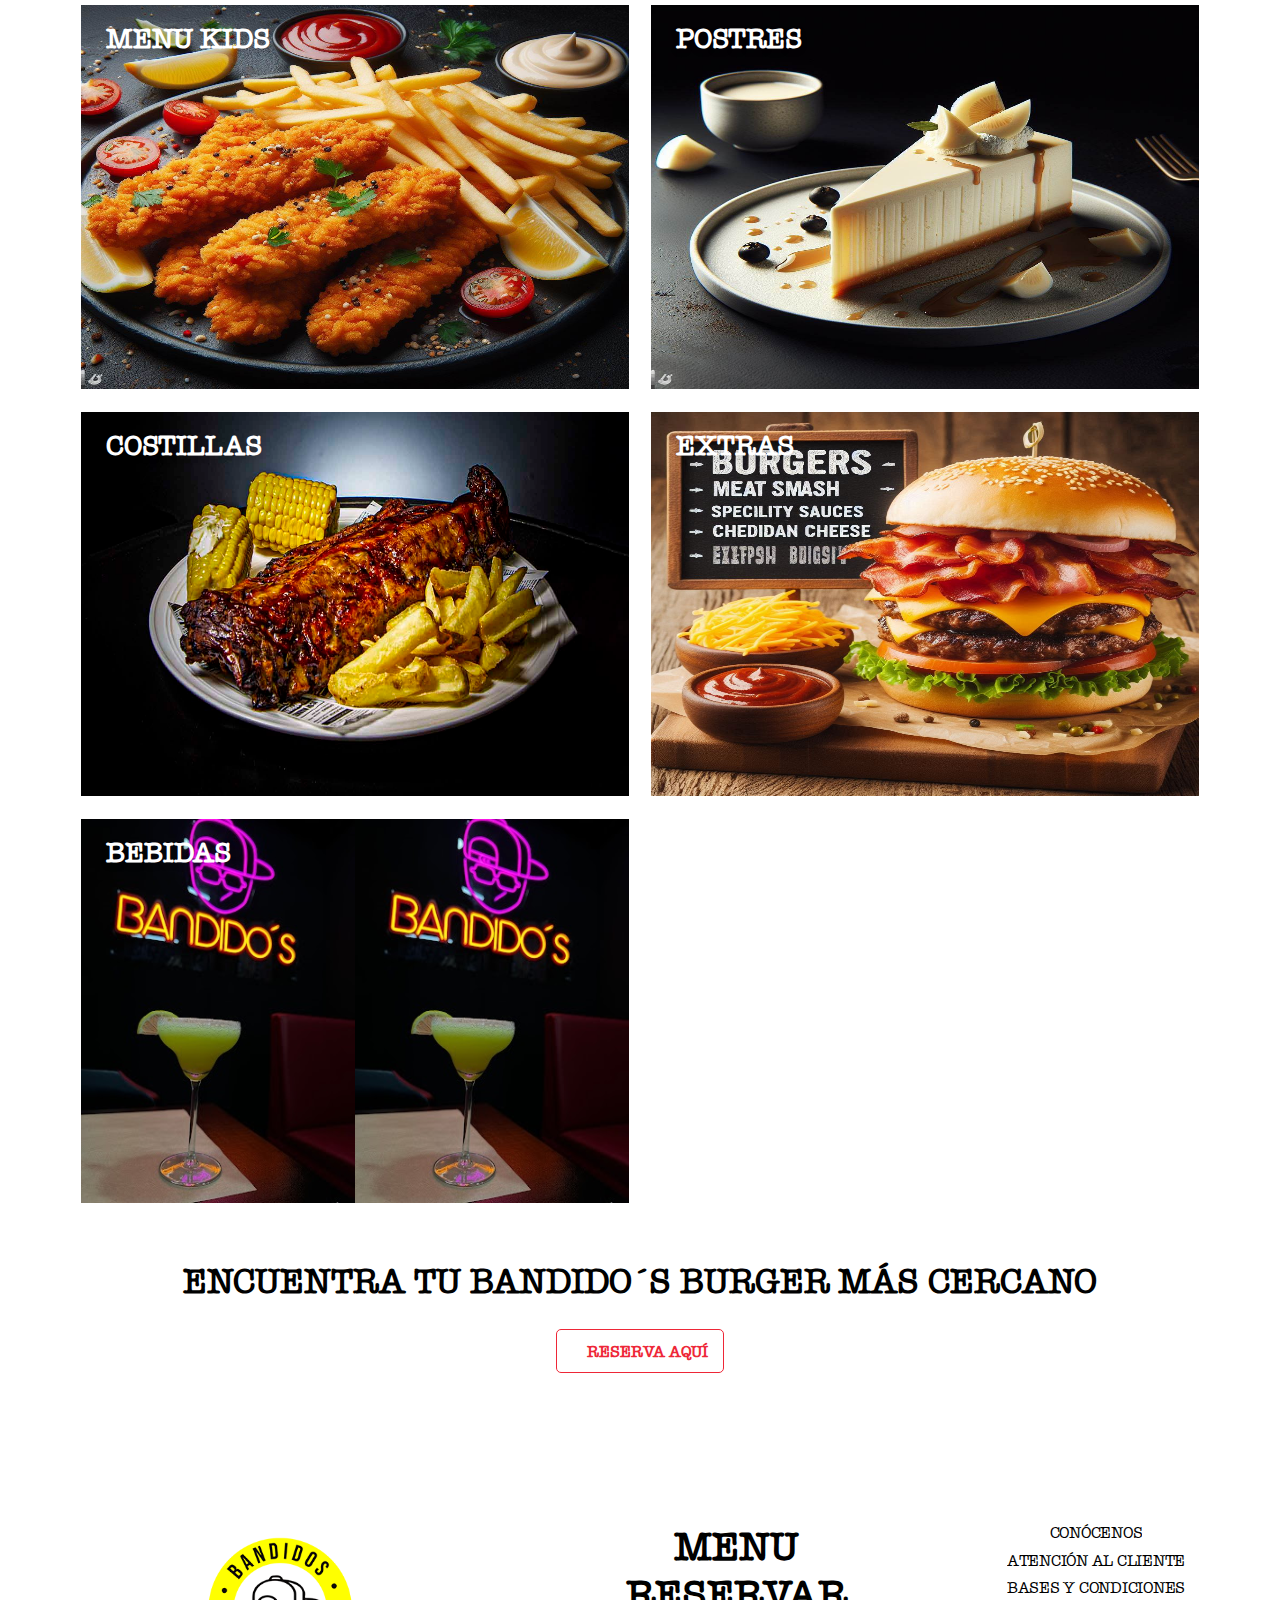
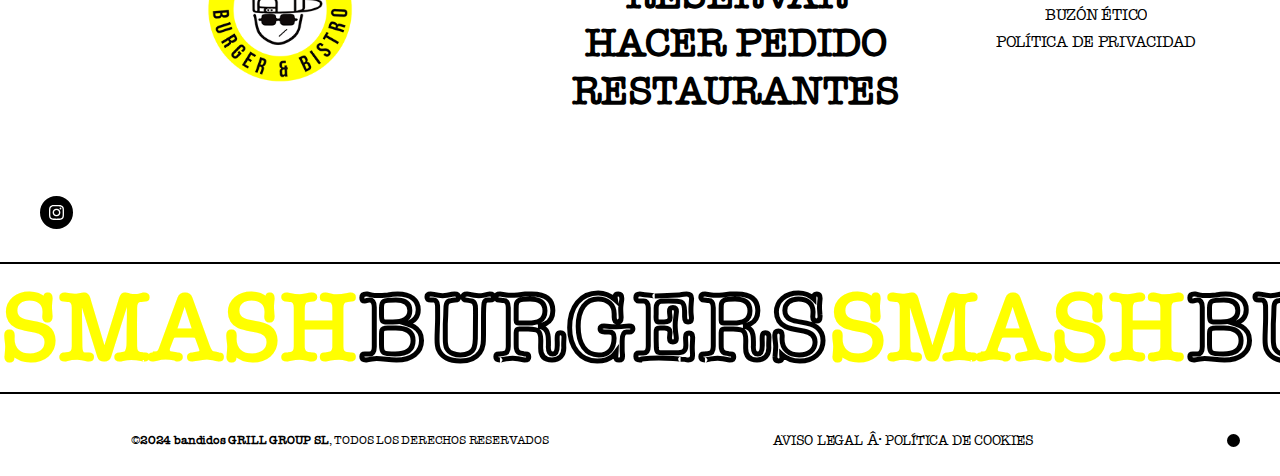
==== commit 46bf40a0: "correciones carta y agregar las bebidas" ====
--- a/carta.html
+++ b/carta.html
@@ -333,6 +333,7 @@
         <li class="para-peques"> <a href="para-peques/">Menu Kids</a> </li>
         <li class="postres"> <a href="postres/">Postres</a> </li>
         <li class="costillas"> <a href="costillas/">Costillas</a> </li>
+        <li class="bebidas"> <a href="Bebidas/">Bebidas</a> </li>
         <li class="extras"> <a href="extras/">Extras</a> </li>
       </ul>
       <select class="select-dropdown" id="SelectMenuDown" style="width: 80vw;">
@@ -344,6 +345,7 @@
         <option value="para-peques">Menu Kids</option>
         <option value="postres">Postres</option>
         <option value="costillas">Costillas</option>
+        <option value="bebidas">Bebidas</option>
         <option value="extras">Extras</option>
       </select>
     </div>
@@ -392,6 +394,11 @@
         <a class="category-link extras div-visible" href="extras/">
           <h2>Extras</h2>
           <div class="grid-item" style="background-image: url(assets/especiales2.jpg);background-repeat: round;">
+          </div>
+        </a>
+        <a class="category-link bebidas div-visible" href="bebidas/">
+          <h2>Bebidas</h2>
+          <div class="grid-item" style="background-image: url(assets/bebidasCoctel.jpg);background-repeat: round;background-size: revert;">
           </div>
         </a>
         <div class="back-link">
--- a/css/cartabandidos.css
+++ b/css/cartabandidos.css
@@ -21443,4 +21443,9 @@
    
     /* Ajusta la posición según tus necesidades */
 }
+
+
+.burger-container .burger-boxBebidas {
+        width: 100%;
+}
   